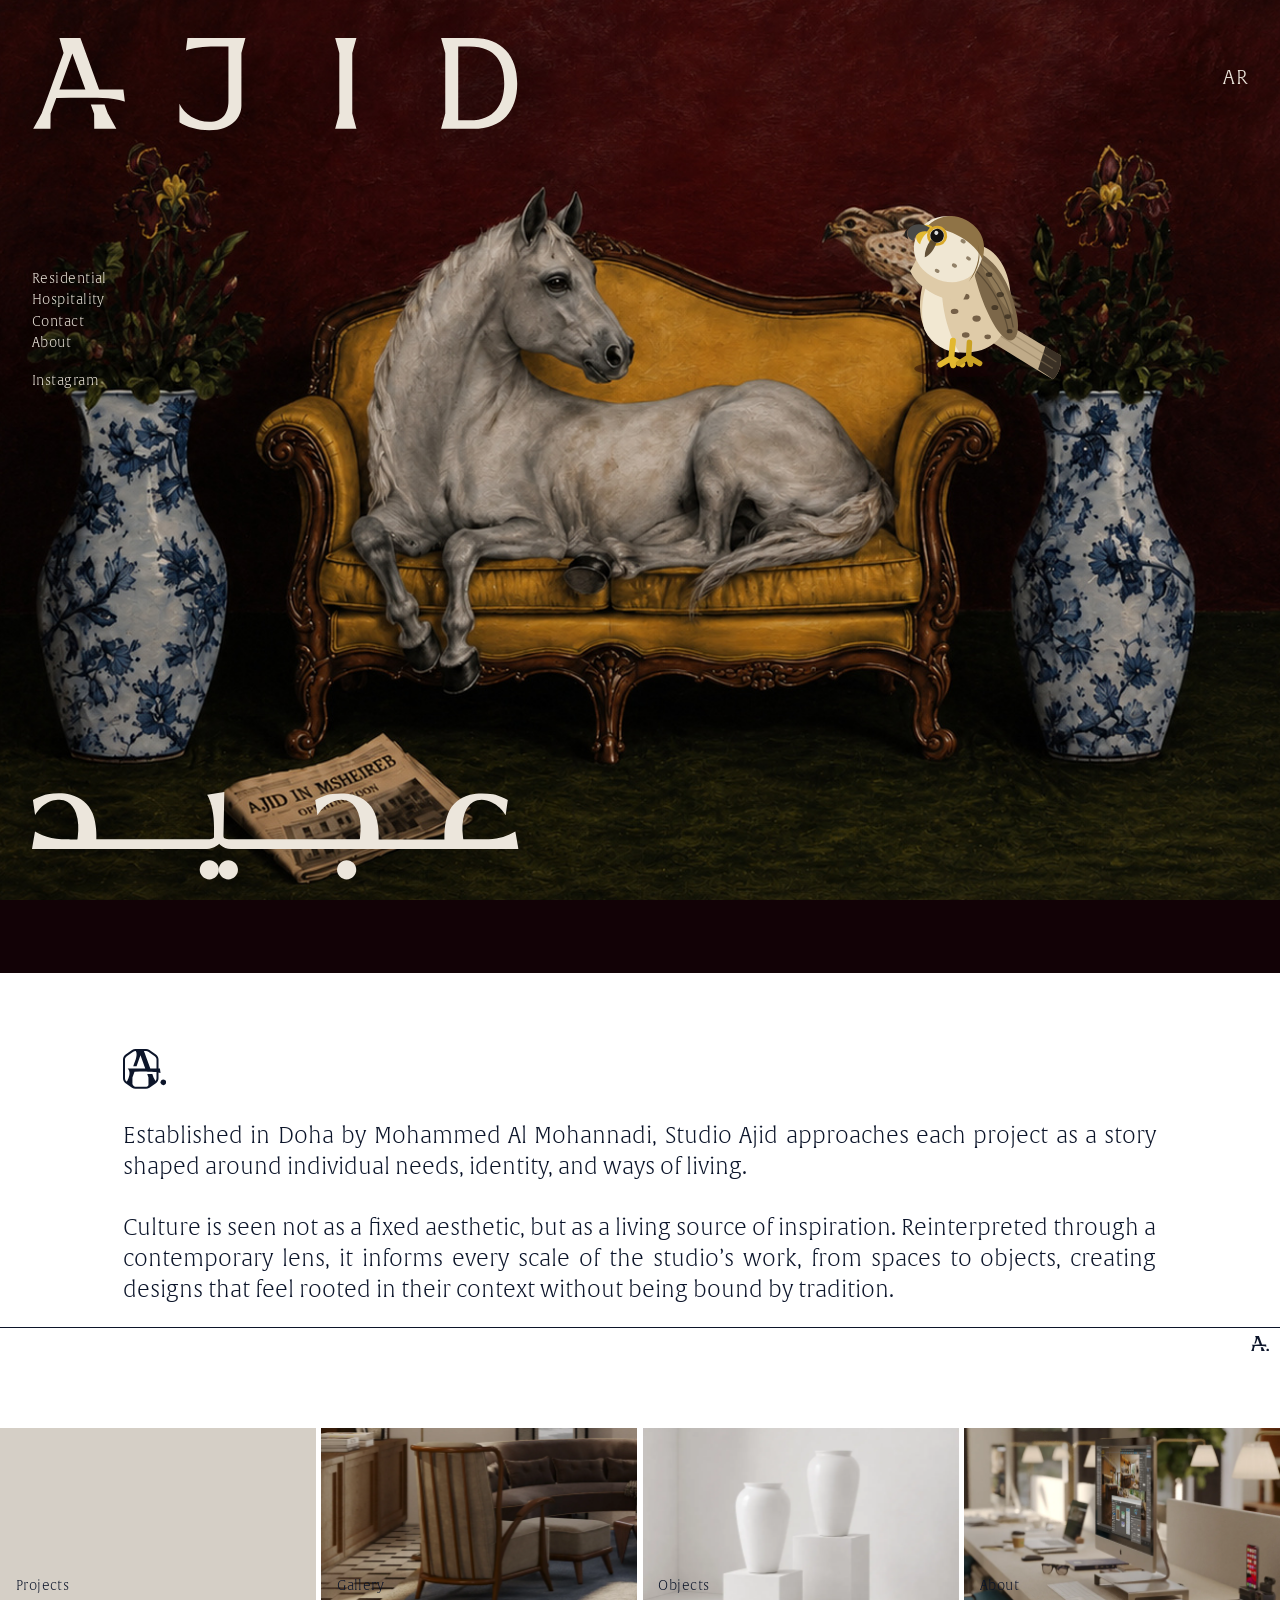
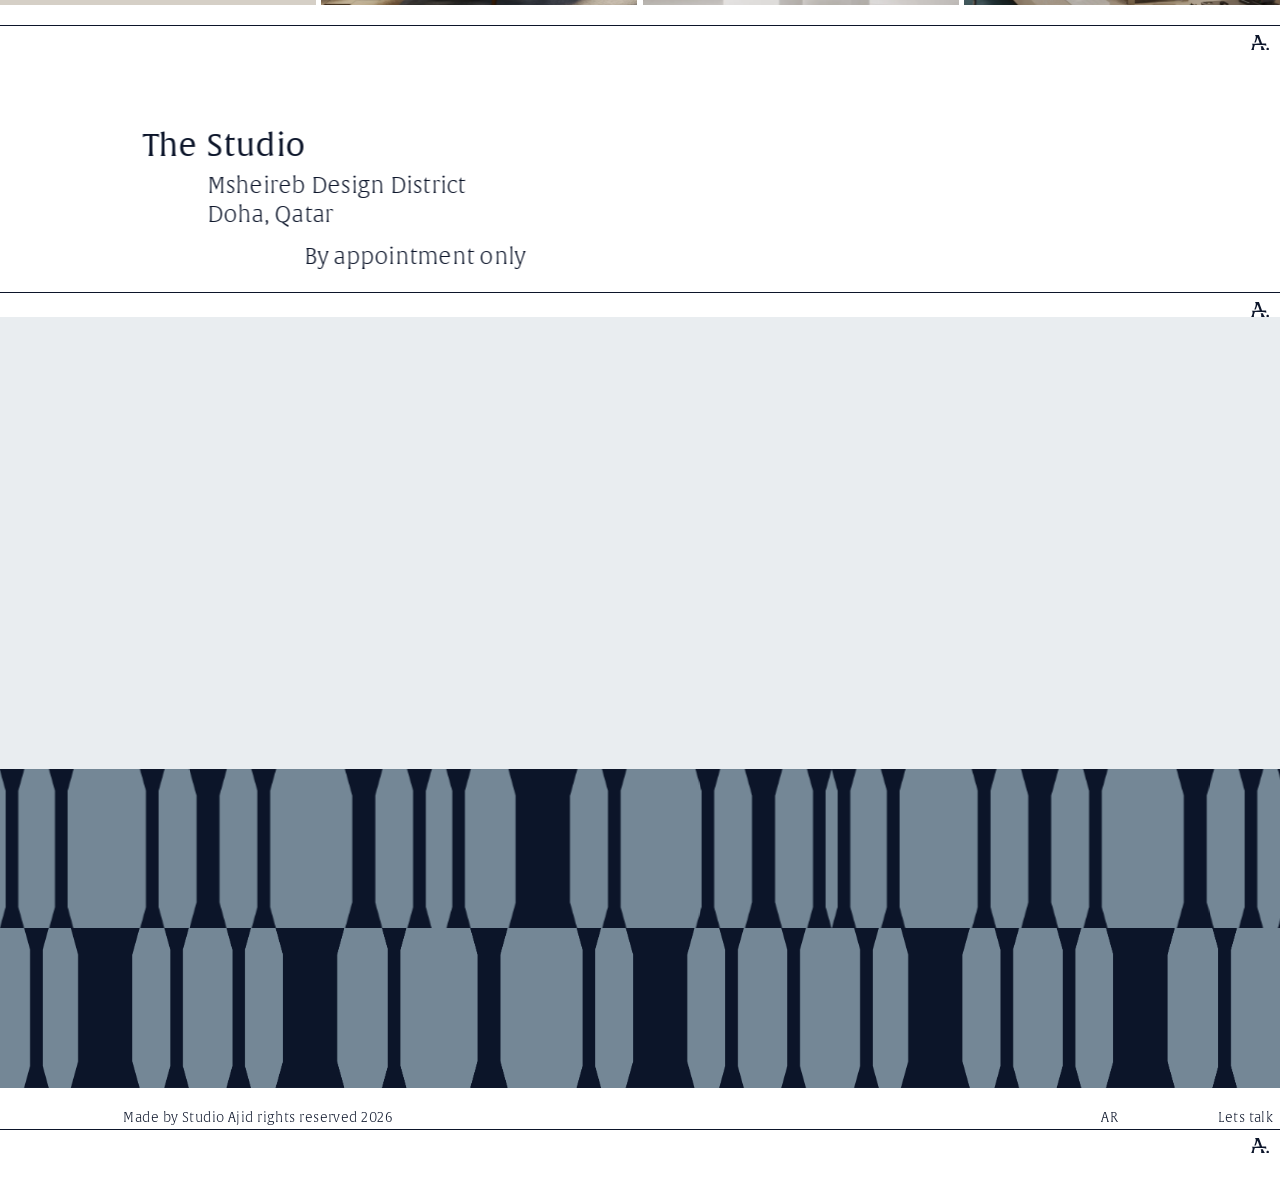
==== index.html @ 143c9ad8 "Studio Ajid website Scroll-driven bilingual site for the Doha interior-design studio: a painted hero" ====
<!doctype html>
<html lang="en">
<head>
<meta charset="utf-8">
<meta name="viewport" content="width=device-width,initial-scale=1">
<title data-ar="عجيد — استوديو تصميم داخلي">AJID — Interior Design Studio</title>
<link rel="icon" href="assets/brand/favicon.svg">
<meta name="description" content="Studio Ajid is an interior design studio in Msheireb, Doha, working across residential, hospitality and objects.">
<meta name="theme-color" content="#0c152a">
<!-- Link previews: WhatsApp, iMessage and the rest read these. og:image wants
     an absolute URL, so it is filled in once the site has its final domain. -->
<meta property="og:type" content="website">
<meta property="og:site_name" content="Studio Ajid">
<meta property="og:title" content="AJID — Interior Design Studio">
<meta property="og:description" content="Studio Ajid is an interior design studio in Msheireb, Doha, working across residential, hospitality and objects.">
<meta property="og:image" content="assets/plate.jpg">
<meta name="twitter:card" content="summary_large_image">
<link rel="apple-touch-icon" href="assets/brand/favicon.svg">

<link rel="preload" as="image" href="assets/plate.jpg" fetchpriority="high">
<link rel="stylesheet" href="css/style.css">
</head>
<body>

<!-- ============ VIEWPORT (fixed) ============ -->
<div class="viewport">

  <!-- PAGE 2 sits behind, slides up into place. Empty on purpose — drop the
       real second section in here; the transition needs nothing from it. -->
  <section class="page page2" id="page2"></section>

  <!-- PAGE 1 — the painting. Slides up on scroll. overflow visible so the falcon can leave it -->
  <section class="page page1" id="page1">

    <svg class="scene" viewBox="0 0 1400 1130" preserveAspectRatio="xMidYMid slice"
         xmlns="http://www.w3.org/2000/svg">
      <defs>
        <radialGradient id="wall" cx="50%" cy="42%" r="72%">
          <stop offset="0%"  stop-color="#7d1a24"/>
          <stop offset="55%" stop-color="#5a0f1a"/>
          <stop offset="100%" stop-color="#280408"/>
        </radialGradient>
        <linearGradient id="floor" x1="0" y1="0" x2="0" y2="1">
          <stop offset="0%" stop-color="#3c4715"/>
          <stop offset="100%" stop-color="#141a06"/>
        </linearGradient>
        <linearGradient id="silk" x1="0" y1="0" x2="0" y2="1">
          <stop offset="0%"  stop-color="#e8b93c"/>
          <stop offset="55%" stop-color="#cf9a1e"/>
          <stop offset="100%" stop-color="#96690d"/>
        </linearGradient>
        <linearGradient id="wood" x1="0" y1="0" x2="0" y2="1">
          <stop offset="0%" stop-color="#8a5227"/>
          <stop offset="100%" stop-color="#4a2810"/>
        </linearGradient>
        <linearGradient id="hide" x1="0.2" y1="0" x2="0.8" y2="1">
          <stop offset="0%"  stop-color="#f4f2ee"/>
          <stop offset="60%" stop-color="#d9d6cf"/>
          <stop offset="100%" stop-color="#a9a69d"/>
        </linearGradient>
        <linearGradient id="porc" x1="0" y1="0" x2="1" y2="1">
          <stop offset="0%" stop-color="#f2f5fa"/>
          <stop offset="100%" stop-color="#c3cddc"/>
        </linearGradient>
        <filter id="soft"><feGaussianBlur stdDeviation="1.4"/></filter>
        <filter id="glow"><feGaussianBlur stdDeviation="26"/></filter>
      </defs>

      <!-- PLATE: replaced by assets/plate.jpg when that file is present -->
      <g id="plate" filter="url(#soft)">
        <rect width="1400" height="1130" fill="url(#wall)"/>
        <rect y="752" width="1400" height="378" fill="url(#floor)"/>
        <ellipse cx="700" cy="1000" rx="620" ry="120" fill="#000" opacity=".45" filter="url(#glow)"/>

        <!-- settee -->
        <g id="sofa">
          <path d="M300 640 C300 470 340 430 470 430 L1010 430 C1105 430 1120 470 1118 600
                   L1118 700 L300 700 Z" fill="url(#wood)"/>
          <path d="M330 640 C330 480 372 460 486 458 L996 448 C1078 446 1092 480 1090 596
                   L1090 660 L330 660 Z" fill="url(#silk)"/>
          <path d="M258 596 C258 548 306 540 330 572 L330 792 L262 792 Z" fill="url(#silk)"/>
          <path d="M1090 572 C1114 540 1160 550 1158 598 L1158 792 L1090 792 Z" fill="url(#silk)"/>
          <path d="M246 590 C246 528 316 518 344 566 L326 590 C310 560 268 566 268 596 Z" fill="url(#wood)"/>
          <path d="M1076 566 C1104 518 1176 530 1174 592 L1152 596 C1152 566 1112 560 1094 590 Z" fill="url(#wood)"/>
          <path d="M300 756 C300 736 330 730 400 730 L1030 730 C1090 730 1118 736 1118 758
                   L1112 810 L306 810 Z" fill="url(#silk)"/>
          <path d="M292 806 L1126 806 L1116 872 C1116 890 1090 898 1050 898 L370 898
                   C326 898 300 888 300 870 Z" fill="url(#wood)"/>
          <path d="M300 880 C286 936 292 976 306 1002 L338 998 C322 962 322 926 336 886 Z" fill="url(#wood)"/>
          <path d="M1114 880 C1130 936 1124 976 1110 1002 L1078 998 C1094 962 1094 926 1080 886 Z" fill="url(#wood)"/>
          <path d="M660 890 C640 940 656 972 690 990 C724 972 740 940 720 890 Z" fill="url(#wood)"/>
        </g>

        <!-- horse (placeholder) -->
        <g id="horse">
          <path d="M596 606 C700 560 880 566 990 620 C1052 652 1058 726 1010 762
                   C930 820 700 828 604 782 C544 752 540 636 596 606 Z" fill="url(#hide)"/>
          <path d="M574 640 C556 552 540 468 552 404 C560 356 596 340 616 372
                   C640 412 648 520 654 604 C658 646 596 692 574 640 Z" fill="url(#hide)"/>
          <path d="M548 392 C520 372 508 402 522 434 C540 476 588 528 626 540
                   C664 552 690 526 676 498 C656 456 588 418 548 392 Z" fill="url(#hide)"/>
          <path d="M556 356 L548 300 L586 344 Z M604 350 L616 296 L634 350 Z" fill="#2b2a28"/>
          <ellipse cx="596" cy="452" rx="11" ry="13" fill="#241f1b"/>
          <ellipse cx="664" cy="512" rx="15" ry="11" fill="#2a2422" opacity=".8"/>
          <path d="M552 398 C566 470 570 556 580 636 C566 646 550 640 546 618
                   C534 540 528 452 536 396 Z" fill="#eceae4" opacity=".85"/>
          <path d="M540 704 C500 748 462 812 452 866 L500 876 C516 826 552 776 588 744 Z" fill="url(#hide)"/>
          <path d="M446 862 L506 872 L502 906 L444 898 Z" fill="#2a2320"/>
          <path d="M986 682 C1032 716 1040 800 1006 840 C990 856 966 850 968 826
                   C972 774 964 720 950 692 Z" fill="#e9e6df"/>
        </g>

        <!-- vases -->
        <g id="vase-left">
          <path d="M56 590 L196 590 L176 660 C214 720 216 900 194 1000 L58 1000
                   C36 900 38 720 76 660 Z" fill="url(#porc)"/>
          <g fill="#2f4f8f" opacity=".72">
            <ellipse cx="96"  cy="720" rx="20" ry="13"/><ellipse cx="152" cy="790" rx="17" ry="11"/>
            <ellipse cx="82"  cy="860" rx="22" ry="14"/><ellipse cx="150" cy="920" rx="19" ry="12"/>
            <ellipse cx="104" cy="960" rx="15" ry="10"/>
          </g>
          <g fill="#22380f"><ellipse cx="126" cy="500" rx="96" ry="80"/><ellipse cx="70" cy="530" rx="52" ry="46"/><ellipse cx="188" cy="524" rx="48" ry="42"/></g>
          <g fill="#c9b03a"><ellipse cx="150" cy="300" rx="26" ry="20"/><ellipse cx="106" cy="330" rx="22" ry="17"/></g>
        </g>
        <g id="vase-right">
          <path d="M1206 590 L1346 590 L1326 660 C1364 720 1366 900 1344 1000 L1208 1000
                   C1186 900 1188 720 1226 660 Z" fill="url(#porc)"/>
          <g fill="#2f4f8f" opacity=".72">
            <ellipse cx="1246" cy="716" rx="20" ry="13"/><ellipse cx="1306" cy="784" rx="17" ry="11"/>
            <ellipse cx="1234" cy="858" rx="22" ry="14"/><ellipse cx="1302" cy="918" rx="19" ry="12"/>
            <ellipse cx="1258" cy="958" rx="15" ry="10"/>
          </g>
          <g fill="#22380f"><ellipse cx="1276" cy="500" rx="96" ry="80"/><ellipse cx="1220" cy="530" rx="52" ry="46"/><ellipse cx="1338" cy="524" rx="48" ry="42"/></g>
          <g fill="#c9b03a"><ellipse cx="1300" cy="296" rx="26" ry="20"/><ellipse cx="1256" cy="326" rx="22" ry="17"/></g>
        </g>
      </g>

      <!-- FALCON RIG
           fx-anchor = the perch contact point, in scene coordinates.
           Everything inside is drawn in a local 400x300 space whose
           point (192,224) is the feet — hence the translate(-192,-224). -->
      <g id="fx-anchor" transform="translate(1052,470)">
        <ellipse id="fx-shadow" cx="2" cy="6" rx="46" ry="9" fill="#1a0206" opacity=".45"/>
        <g id="fx-fly">
          <g id="fx-pitch">
            <g transform="translate(-192,-224)">

              <!-- FAR WING (open, behind the body) -->
              <g id="wing-far" opacity="0" transform="translate(16 12)">
                <g id="wf-inner">
                  <path d="M196 98 C214 76 238 56 258 42 L280 62
                           C266 86 252 118 244 152 C224 152 204 128 196 98 Z" fill="#5f4e3a"/>
                  <g id="wf-outer">
                    <path d="M258 42 C286 18 318 -6 348 -24 L356 -8
                             C336 8 312 30 292 50 C288 54 283 58 280 62 Z" fill="#51422f"/>
                  </g>
                </g>
              </g>

              <!-- TAIL: angles down and back, as it hangs over the perch edge -->
              <g id="fx-tail">
                <path d="M224 172 C250 187 278 205 300 217 C301 228 297 238 291 243
                         C266 228 238 210 214 196 Z" fill="#c0ab89"/>
                <path d="M283 207 C290 211 296 214 300 217 C301 228 297 238 291 243
                         C287 240 281 236 275 232 Z" fill="#3a3025"/>
                <g stroke="#8d7a5c" stroke-width="1.4" opacity=".5" fill="none">
                  <path d="M223 179 C250 195 275 211 295 224"/>
                  <path d="M220 187 C247 203 271 218 291 231"/>
                </g>
              </g>

              <!-- BODY: upright teardrop, leaning slightly forward -->
              <g id="fx-body">
                <path d="M170 104 C152 120 142 150 148 178 C154 202 176 215 200 213
                         C226 211 242 194 245 168 C248 140 240 114 224 102
                         C208 90 184 90 170 104 Z" fill="#dfcba8"/>
                <path d="M164 116 C150 138 145 166 151 188 C159 205 175 213 189 213
                         C175 190 165 150 173 116 Z" fill="#f2e8d2"/>
                <g fill="#5b4630" opacity=".8">
                  <ellipse cx="186" cy="130" rx="4" ry="3"/>  <ellipse cx="208" cy="124" rx="3.8" ry="2.8"/>
                  <ellipse cx="196" cy="152" rx="4.4" ry="3.2"/><ellipse cx="220" cy="146" rx="4" ry="3"/>
                  <ellipse cx="184" cy="168" rx="4.2" ry="3"/> <ellipse cx="208" cy="176" rx="4.6" ry="3.4"/>
                  <ellipse cx="228" cy="166" rx="3.8" ry="2.8"/><ellipse cx="196" cy="194" rx="4.2" ry="3"/>
                  <ellipse cx="220" cy="196" rx="3.6" ry="2.6"/>
                </g>
              </g>

              <!-- LEGS: short — most of the leg is feathered and hidden -->
              <g id="fx-legs">
                <path d="M182 200 L180 219 L168 226 M180 219 L192 226 M180 219 L182 227"
                      stroke="#e2b830" stroke-width="6.5" fill="none" stroke-linecap="round"/>
                <path d="M200 202 L199 218 L188 225 M199 218 L211 225 M199 218 L201 226"
                      stroke="#c9a123" stroke-width="6" fill="none" stroke-linecap="round"/>
              </g>

              <!-- FOLDED WING: lies along the back, tip toward the tail base -->
              <g id="wing-folded">
                <path d="M206 102 C230 110 246 140 252 172 C256 192 250 204 241 199
                         C228 191 214 160 206 128 Z" fill="#7c6749"/>
                <path d="M214 112 C232 124 244 148 248 172 C238 164 224 140 214 118 Z" fill="#907a58"/>
                <g fill="#3f3323" opacity=".85">
                  <ellipse cx="222" cy="128" rx="3.6" ry="2.6"/><ellipse cx="234" cy="150" rx="4" ry="2.8"/>
                  <ellipse cx="242" cy="174" rx="3.6" ry="2.6"/><ellipse cx="228" cy="164" rx="3.8" ry="2.8"/>
                  <ellipse cx="244" cy="190" rx="3.2" ry="2.4"/>
                </g>
                <g stroke="#3a2f20" stroke-width="1.3" opacity=".5" fill="none">
                  <path d="M212 116 C232 134 244 160 248 186"/>
                  <path d="M208 124 C226 142 238 166 243 192"/>
                </g>
              </g>

              <!-- HEAD: the collar shape hides the neck joint as the head turns.
                   Neck pivot = 176,110 -->
              <g id="fx-head">
                <path d="M150 96 L214 96 L216 138 C196 149 168 149 150 136 Z" fill="#dfcba8"/>
                <path d="M176 60 C200 60 214 76 214 96 C214 116 198 130 176 130
                         C154 130 138 116 138 96 C138 76 154 60 176 60 Z" fill="#f0e7d3"/>
                <path d="M143 86 C148 68 161 58 178 58 C196 58 210 68 214 88
                         C198 74 162 74 143 86 Z" fill="#8f7346"/>
                <path d="M200 74 C212 84 216 100 212 116 C214 98 210 82 198 72 Z" fill="#7d6339"/>
                <path d="M150 82 C143 80 138 84 137 92 C136 99 140 104 146 105
                         C144 98 145 89 151 86 Z" fill="#e2b830"/>
                <path d="M147 84 C137 83 129 88 127 95 C126 101 131 106 138 105
                         C136 98 139 91 146 89 Z" fill="#4a4a48"/>
                <path d="M127 95 C123 100 125 106 132 106 C128 102 126 99 127 95 Z" fill="#232120"/>
                <circle cx="158" cy="88" r="9.5" fill="none" stroke="#d9a92a" stroke-width="3"/>
                <ellipse cx="158" cy="88" rx="7.4" ry="7.6" fill="#131110"/>
                <circle cx="155.8" cy="85.6" r="2.2" fill="#fff" opacity=".85"/>
                <g id="fx-lid" transform="translate(158,88) scale(1,0) translate(-158,-88)">
                  <ellipse cx="158" cy="88" rx="8.4" ry="8.6" fill="#ddceb2"/>
                </g>
                <path d="M154 95 C153 103 154 110 157 115 C161 111 162 103 161 95 Z"
                      fill="#5a482e" opacity=".95"/>
                <g fill="#6a563b" opacity=".7">
                  <ellipse cx="186" cy="80" rx="3" ry="2.2"/><ellipse cx="200" cy="94" rx="2.8" ry="2"/>
                  <ellipse cx="190" cy="108" rx="3" ry="2.2"/><ellipse cx="176" cy="122" rx="2.8" ry="2"/>
                </g>
              </g>

              <!-- NEAR WING (open, in front) -->
              <g id="wing-near" opacity="0">
                <g id="wn-inner">
                  <path d="M196 98 C214 76 238 56 258 42 L280 62
                           C266 86 252 118 244 152 C224 152 204 128 196 98 Z" fill="#8c7757"/>
                  <!-- secondaries: the darker trailing band of the arm wing -->
                  <path d="M280 62 C266 86 252 118 244 152 C236 152 230 149 226 145
                           C238 116 252 88 266 66 Z" fill="#6d5a41"/>
                  <path d="M206 96 C222 78 240 62 254 50 L262 58
                           C246 74 232 96 224 122 C214 116 208 106 206 96 Z"
                        fill="#9c8663" opacity=".6"/>
                  <g id="wn-outer">
                    <path d="M258 42 C286 18 318 -6 348 -24 L356 -8
                             C336 8 312 30 292 50 C288 54 283 58 280 62 Z" fill="#7a6549"/>
                    <g stroke="#43361f" stroke-width="1.5" opacity=".42" fill="none">
                      <path d="M268 44 C294 22 320 2 346 -18"/>
                      <path d="M274 50 C300 28 324 8 350 -12"/>
                      <path d="M280 56 C304 36 328 16 353 -3"/>
                    </g>
                  </g>
                </g>
              </g>

            </g>
          </g>
        </g>
      </g>
    </svg>

    <!-- photoreal path: plate + alpha footage layers get injected here -->
    <div class="media-stage" id="media-stage"></div>

    <!-- END MARK — the line and the AJID monogram, measured off line.psd
         (1920x1080): a 1px rule, and the mark 27x23 sitting 17px in from the
         right edge and 13px under the rule. It sits INSIDE page 1, 25px below
         the image, so it travels up with the painting and reads as part of it.
         Built as its own block so the same thing can close any later page. -->
    <div class="endmark" id="endmark">
      <span class="endmark__line"></span>
      <span class="endmark__logo">
        <svg class="endmark__svg" viewBox="370.88 396.13 338.27 287.74" role="img" aria-label="AJID">
          <path d="M684.47,634.51c-13.63,0-24.68,11.05-24.68,24.68s11.05,24.68,24.68,24.68,24.68-11.05,24.68-24.68-11.05-24.68-24.68-24.68Z"/>
          <polygon points="606.31 634.86 595.63 605.46 552.26 605.46 562.57 634.44 562.97 682.29 632.89 682.29 606.31 634.44 606.31 634.86"/>
          <path d="M655.12,558.23h-76.63l-58.85-162.1h-66.21l.02.12h-8.62c1.56,1.34,4.3,3.88,7,7.58,14.58,19.98,9.92,49.39,2.22,74.11l-.15.43c-.02.07-.05.17-.07.25l-8.64,23.85c-4.26,11.77-8.52,23.54-12.77,35.32h28.47l33.43-92.59,40.82,113.05c-23.48.05-47.01.1-70.51.15v.05h-79.8c2.8,2.38,5.08,4.94,7.02,7.56,19.43,26.92,2.97,70.59-9.92,96.4l-10.83,19.53c-.07.12-.15.25-.22.37h54.35l.42-47.84,17.83-49.05c.1-.15.2-.27.32-.42,37.92.02,75.82-.49,113.71-.17,10.61.07,21.44.12,32.32.52,23.21.81,46.57,3.27,68.08,11.32.71.27,1.42.54,2.14.83l-4.91-39.25Z"/>
        </svg>
      </span>
    </div>

    <!-- AJID hero lockup + navigation, laid out to the client reference:
         English wordmark hard into the top-left at 46% width, EN opposite it,
         the section list stacked directly beneath, and the Arabic wordmark
         bottom-right at the same 46%. Everything sits inside the gutter now —
         nothing bleeds off the edge. -->
    <div class="hero-ui" id="heroUi">

      <div class="hero-head">
        <div class="hero-top">
          <h1 class="hero-mark hero-mark--lat" id="markLat">
            <span class="sr-only">AJID — Interior Design Studio</span>
            <span class="mark-out"><span class="mark-slide"><svg viewBox="182.44 472.22 715.08 135.55" role="presentation" aria-hidden="true">
            <path class="ltr" style="--i:0" d="M316.74,547.83h-35.74l-27.44-75.6h-30.88l6.11,22.11-15.85,43.8-3.51,9.69-12.86,35.53-12.39,22.32h25.35l.19-22.32,8.39-23.06h1.49c17.26,0,34.49-.24,51.73-.08,4.98.03,10.06.06,15.16.24,10.9.38,21.86,1.54,31.96,5.31.19.06.36.14.56.22l-2.27-18.16ZM251.09,547.83s.05.05.08.08h-28.49l.03-.08,19.04-52.73,19,52.65.03.08h-9.69ZM293.98,583.57l-4.95-13.66h-20.16l4.84,13.59.19,22.18h32.47l-12.39-22.32v.21Z"/>
            <path class="ltr" style="--i:1" d="M408.71,490.53c9.91-4,26.69-5.91,42.13-5.91h20.4v79.69c0,16.96-7.63,31.07-28.21,31.07-19.25,0-36.79-10.87-43.85-26.5v27.26c10.29,7.43,27.64,11.63,43.85,11.63,34.31,0,47.28-20.21,47.28-36.41v-77.01l5.91-22.11h-85.21l-2.29,18.3Z"/>
            <polygon class="ltr" style="--i:2" points="659.41 472.23 628.15 472.23 634.25 494.35 634.25 583.37 628.15 605.67 659.41 605.67 653.31 583.37 653.31 494.35 659.41 472.23"/>
            <path class="ltr" style="--i:3" d="M831.2,472.23h-47.28l6.1,22.11v89.02l-6.1,22.3h47.28c43.08,0,64.62-26.69,64.62-66.72s-22.3-66.72-64.62-66.72ZM826.05,593.28h-16.97v-108.66h16.97c38.89,0,50.71,24.21,50.71,54.33s-14.11,54.33-50.71,54.33Z"/>
          </svg></span></span>
          </h1>
          <span class="hero-lang" id="heroLang"><span class="w-out"><a href="#" class="js-lang" data-en="AR" data-ar-label="EN" aria-label="Switch to Arabic">AR</a></span></span>
        </div>

        <nav class="hero-nav" id="heroNav" aria-label="Primary">
          <span class="hero-nav__i" style="--i:0"><span class="w-out"><a href="category.html?c=residential" data-ar="سكني">Residential</a></span></span>
          <span class="hero-nav__i" style="--i:1"><span class="w-out"><a href="category.html?c=hospitality" data-ar="ضيافة">Hospitality</a></span></span>
          <span class="hero-nav__i" style="--i:2"><span class="w-out"><a href="contact.html" data-ar="تواصل">Contact</a></span></span>
          <span class="hero-nav__i" style="--i:3"><span class="w-out"><a href="#about" data-ar="نبذة">About</a></span></span>
          <span class="hero-nav__i hero-nav__i--social" style="--i:4"><span class="w-out"><a href="https://www.instagram.com/studioajid/" target="_blank" rel="noopener" data-ar="إنستغرام">Instagram</a></span></span>
        </nav>
      </div>

      <div class="hero-mark hero-mark--ar" id="markAr" lang="ar" dir="rtl">
        <span class="mark-out"><span class="mark-slide"><svg viewBox="182.44 475.77 715.08 128.46" role="presentation" aria-hidden="true">
            <path class="ar-body" d="M871.49,559.48l-36.64-.05h62.67l-2.47-14.01-2-11.41c-11.45,6.57-23.51,10.71-38.88,11.41h-37.16c-.28,0-.47-.42-.61-1.07-.14-.84-.23-1.72-.37-2.61v-.42c-1.35-11.64-1.26-23.8,2.7-34.83,2.33-6.47,6.43-12.48,12.29-15.97,13.41-7.91,29.24-.98,39.53,8.94.05,0,.05.05.05.05,1.02.98,2,2,2.93,3.07,1.96,2.23,3.59,4.7,5.22,7.45l.6-4.19,1.54-10.99,1.12-7.26c-5.41-2.86-11.29-5.59-18.1-7.66-1-.22-2.64-.59-3.64-.81-11.22-1.68-22.86-2.1-33.95.75-14.53,3.72-26.45,13.31-32.08,27.33-2.1,5.31-3.59,11.27-4.47,17.74-.93,6.47-1.26,13.27-1.02,20.49h-96.71c.23-7.22-.09-14.01-1.02-20.49-.84-6.47-2.37-12.43-4.47-17.74-5.63-14.02-17.55-23.61-32.08-27.33-11.08-2.84-22.72-2.42-33.95-.75-1,.22-2.64.59-3.64.81-6.81,2.07-12.69,4.8-18.1,7.66l1.12,7.26,1.54,10.99.6,4.19c1.63-2.75,3.26-5.22,5.22-7.45.93-1.07,1.91-2.1,2.93-3.07t.05-.05c10.24-9.92,26.12-16.85,39.53-8.94,5.87,3.49,9.92,9.5,12.29,15.97,3.96,11.03,4.05,23.19,2.75,34.83,0,.19-.05.28-.05.42-.14.89-.23,1.77-.33,2.61-.19.65-.37,1.07-.65,1.07h-93.69s.01-.07.01-.11c-.07.07-.13.11-.21.11h-14.82c.08,0,.16,0,.24,0h-83.69c-1.96,0-3.73-.42-5.31-1.16-1.44-.7-2.23-1.82-2.33-3.49-.05-.14-.05-.28-.05-.42l1.26-64.58-25.24,4.05c7.12,12.62,10.1,29.52,10.1,47.3v14.3c0,.74-.28,1.35-.84,1.81-.56.51-1.3.98-2.28,1.26-.93.37-1.96.61-3.12.7-1.12.19-2.28.23-3.4.23h-163.38c.23-7.22-.09-14.01-1.03-20.49-.88-6.47-2.37-12.43-4.52-17.74-5.63-14.02-17.51-23.61-32.08-27.33-11.04-2.84-22.68-2.42-33.9-.75-.99.22-2.62.58-3.61.8-6.86,2.07-12.71,4.81-18.13,7.67l1.12,7.26,1.54,10.99.56,3.87c1.54-2.61,3.17-4.98,5.03-7.13,3.26-3.87,6.89-7.03,10.71-9.5,3.82-2.47,7.87-4.19,12.01-5.12,1.86-.47,3.73-.75,5.54-.84.28,0,.6,0,.88-.05h.93c.33,0,.61,0,.93.05,3.96.14,7.96,1.17,11.73,3.4,5.87,3.49,9.96,9.5,12.29,15.97,3.96,11.03,4.05,23.19,2.7,34.83,0,.19-.05.28-.05.42-.09.89-.19,1.77-.33,2.61-.09.47-.23.79-.37.98,0,.05-.05.09-.05.19h-9.83c-1.72,0-3.45,0-5.17-.09h-8.15c-10.57-.47-19.56-2.56-27.84-5.96-3.82-1.53-7.45-3.35-11.08-5.45l-2,11.41-2.42,14.01h58.95v.05h198.33c4.87,0,9.62-1.48,13.66-4.2,1.65-1.12,3.18-2.23,4.37-3.34.35.42.74.84,1.17,1.26,4.31,4.2,10.27,6.29,16.3,6.29h63.8-9.44s32.9.01,32.9.01h0s308.96-.01,308.96-.01Z"/>
            <path class="ar-dot" style="--i:0" d="M645.02,575.99c-7.8,0-14.12,6.32-14.12,14.12s6.32,14.12,14.12,14.12,14.12-6.32,14.12-14.12-6.32-14.12-14.12-14.12Z"/>
            <path class="ar-dot" style="--i:1" d="M471.09,575.99c-7.8,0-14.12,6.32-14.12,14.12s6.32,14.12,14.12,14.12,14.12-6.32,14.12-14.12-6.32-14.12-14.12-14.12Z"/>
            <path class="ar-dot" style="--i:2" d="M443.17,575.99c-7.8,0-14.12,6.32-14.12,14.12s6.32,14.12,14.12,14.12,14.12-6.32,14.12-14.12-6.32-14.12-14.12-14.12Z"/>
          </svg></span></span>
      </div>
    </div>
  </section>
</div>

<!-- scroll runway -->
<div class="runway"></div>

<!-- ============ PAGES 2-6 ============
     Content still to come. Each one closes with the SAME end mark as the
     hero — identical markup, identical block — driven by its own scroll
     progress rather than the painting's lift. -->
<main class="pages" id="pages">
    <!-- PAGE TWO — laid out from "page two.psd" (1920x1080, the same frame as
         the hero). Every measurement is a fraction of the frame WIDTH, so the
         whole page scales as one piece:
             badge   108x99 at x197 y172   -> 5.625% wide, 10.26% in, 8.96% down
             copy    x197..1746, from y321 -> 10.26% left, 9.01% right
             type    39px on a 48px line   -> 2.031vw / 1.231
             indent  236px on the first line
         Justified and hyphenated, as in the PSD. -->
    <section class="pg pg--studio" id="about">
      <div class="studio">
        <svg class="studio__mark" viewBox="375.48 388.48 329.04 303.02" role="img" aria-label="AJID">
          <path d="M661.21,572.15l-4.37-34.92h-10.9v-68.53c0-15.12-7.41-29.29-19.81-37.93l-48.87-34.01c-7.78-5.42-16.91-8.28-26.4-8.28h-80.17c-9.46,0-18.56,2.85-26.34,8.24l-49,33.99c-12.44,8.63-19.87,22.83-19.87,37.97v142.6c0,15.12,7.41,29.29,19.81,37.93l48.87,34.01c7.78,5.42,16.91,8.28,26.4,8.28h80.18c9.45,0,18.55-2.84,26.32-8.23l48.99-33.95c12.45-8.63,19.89-22.83,19.89-37.98v-43.91c4.68,1.12,9.21,2.41,13.37,3.96.63.24,1.27.48,1.9.74ZM568.52,409.32l48.87,34.01c8.3,5.77,13.25,15.26,13.25,25.37v68.53h-47.19l-48.45-133.45h15.86c6.35,0,12.45,1.92,17.66,5.54ZM390.77,611.29v-142.6c0-10.13,4.97-19.63,13.29-25.4l49-33.99c5.2-3.61,11.3-5.51,17.62-5.51h2.57c9.87,17.56,5.86,41.59-.51,62.02l-.14.38c-.02.07-.04.15-.07.22l-7.69,21.22c-3.79,10.47-7.58,20.95-11.36,31.42h25.32l29.74-82.37,36.31,100.58c-20.89.04-41.82.09-62.73.13v.04h-70.99c2.49,2.12,4.52,4.39,6.25,6.73,17.28,23.95,2.64,62.8-8.83,85.76l-3.97,7.16-.57-.4c-8.3-5.77-13.25-15.26-13.25-25.37ZM630.64,611.35c0,7.67-2.86,14.97-7.86,20.57l-14.58-26.89v.37l-9.5-26.15h-38.59l9.18,25.78.28,54.74c-.09-.02-.19-.08-.27-.1,1.06,4.82-1.9,9.82-5.97,12.63-2.5,1.73-5.35,2.78-8.29,3.6-1.42.2-2.85.31-4.3.31h-78.51c-8.11-.62-15.86-4.99-20.53-11.65-2.3-3.28-3.82-7.08-4.53-11.02l.06-10.17c.15-.81.32-1.61.55-2.4-.2.31-.35.64-.54.96l.21-36.89,15.86-43.63c.09-.13.17-.24.28-.37,33.74.02,67.45-.44,101.17-.15,9.44.07,19.08.11,28.75.46,11.43.4,24.48,1.29,37.12,3.18v46.84Z"/>
          <path d="M682.88,620.54c-11.95,0-21.64,9.69-21.64,21.64s9.69,21.64,21.64,21.64,21.64-9.69,21.64-21.64-9.69-21.64-21.64-21.64Z"/>
        </svg>
        <div class="studio__copy">
          <p data-ar-html="&lt;span class=&quot;studio__line studio__line--1&quot;&gt;تأسس استوديو عجيد في الدوحة على يد محمد المهندي، ويتعامل مع كل مشروع بوصفه حكاية&lt;/span&gt;&lt;span class=&quot;studio__line studio__line--2&quot;&gt;تتشكل حول الاحتياجات الفردية والهوية وأنماط الحياة.&lt;/span&gt;">
            <span class="studio__line studio__line--1">Established in Doha by Mohammed Al Mohannadi, Studio Ajid approaches each project as a story</span>
            <span class="studio__line studio__line--2">shaped around individual needs, identity, and ways of living.</span>
          </p>
          <p data-ar-html="&lt;span class=&quot;studio__line studio__line--3&quot;&gt;لا يُنظر إلى الثقافة بوصفها جمالية ثابتة، بل مصدر إلهام حي.&lt;/span&gt;&lt;span class=&quot;studio__line studio__line--4&quot;&gt;وبإعادة قراءتها من منظور معاصر، تُلهم أعمال الاستوديو على اختلاف مقاييسها،&lt;/span&gt;&lt;span class=&quot;studio__line studio__line--5&quot;&gt;من الفراغات إلى القطع، لتنتج تصاميم متجذرة في سياقها دون أن تكون أسيرة التقليد.&lt;/span&gt;">
            <span class="studio__line studio__line--3">Culture is seen not as a fixed aesthetic, but as a living source of inspiration. Reinterpreted through</span>
            <span class="studio__line studio__line--4">a contemporary lens, it informs every scale of the studio’s work, from spaces to objects, creating</span>
            <span class="studio__line studio__line--5">designs that feel rooted in their context without being bound by tradition.</span>
          </p>
        </div>
      </div>
      <div class="endmark" id="aboutEndmark">
        <span class="endmark__line"></span>
        <span class="endmark__logo">
          <svg class="endmark__svg" viewBox="370.88 396.13 338.27 287.74" role="img" aria-label="AJID">
          <path d="M684.47,634.51c-13.63,0-24.68,11.05-24.68,24.68s11.05,24.68,24.68,24.68,24.68-11.05,24.68-24.68-11.05-24.68-24.68-24.68Z"/>
          <polygon points="606.31 634.86 595.63 605.46 552.26 605.46 562.57 634.44 562.97 682.29 632.89 682.29 606.31 634.44 606.31 634.86"/>
          <path d="M655.12,558.23h-76.63l-58.85-162.1h-66.21l.02.12h-8.62c1.56,1.34,4.3,3.88,7,7.58,14.58,19.98,9.92,49.39,2.22,74.11l-.15.43c-.02.07-.05.17-.07.25l-8.64,23.85c-4.26,11.77-8.52,23.54-12.77,35.32h28.47l33.43-92.59,40.82,113.05c-23.48.05-47.01.1-70.51.15v.05h-79.8c2.8,2.38,5.08,4.94,7.02,7.56,19.43,26.92,2.97,70.59-9.92,96.4l-10.83,19.53c-.07.12-.15.25-.22.37h54.35l.42-47.84,17.83-49.05c.1-.15.2-.27.32-.42,37.92.02,75.82-.49,113.71-.17,10.61.07,21.44.12,32.32.52,23.21.81,46.57,3.27,68.08,11.32.71.27,1.42.54,2.14.83l-4.91-39.25Z"/>
          </svg>
        </span>
      </div>
    </section>

    <!-- SECTION THREE — the reel. Four 480x270 placeholders, to be swapped for
         images. They fall in from above one at a time and settle on the centre
         line, then the row can be dragged sideways and wraps forever: a card
         leaving one edge comes back in at the other. reel.js clones the set as
         many times as the frame needs so the strip can never run out. -->
    <section class="pg pg--reel" id="work">
      <div class="reel" id="reel">
        <a class="reel__card" draggable="false" href="category.html?c=projects">
          <div class="reel__in">
            <div class="reel__img"><img src="assets/reel/projects.webp" alt="" draggable="false" decoding="async"></div>
            <span class="reel__label" data-ar="مشاريع">Projects</span>
          </div>
        </a>
        <a class="reel__card" draggable="false" href="category.html?c=gallery">
          <div class="reel__in">
            <div class="reel__img"><img src="assets/reel/gallery.webp" alt="" draggable="false" decoding="async"></div>
            <span class="reel__label" data-ar="معرض">Gallery</span>
          </div>
        </a>
        <a class="reel__card" draggable="false" href="category.html?c=objects">
          <div class="reel__in">
            <div class="reel__img"><img src="assets/reel/objects.webp" alt="" draggable="false" decoding="async"></div>
            <span class="reel__label" data-ar="قطع">Objects</span>
          </div>
        </a>
        <a class="reel__card" draggable="false" href="#about">
          <div class="reel__in">
            <div class="reel__img"><img src="assets/reel/about.webp" alt="" draggable="false" decoding="async"></div>
            <span class="reel__label" data-ar="نبذة">About</span>
          </div>
        </a>
      </div>
      <div class="endmark">
        <span class="endmark__line"></span>
        <span class="endmark__logo">
          <svg class="endmark__svg" viewBox="370.88 396.13 338.27 287.74" role="img" aria-label="AJID">
          <path d="M684.47,634.51c-13.63,0-24.68,11.05-24.68,24.68s11.05,24.68,24.68,24.68,24.68-11.05,24.68-24.68-11.05-24.68-24.68-24.68Z"/>
          <polygon points="606.31 634.86 595.63 605.46 552.26 605.46 562.57 634.44 562.97 682.29 632.89 682.29 606.31 634.44 606.31 634.86"/>
          <path d="M655.12,558.23h-76.63l-58.85-162.1h-66.21l.02.12h-8.62c1.56,1.34,4.3,3.88,7,7.58,14.58,19.98,9.92,49.39,2.22,74.11l-.15.43c-.02.07-.05.17-.07.25l-8.64,23.85c-4.26,11.77-8.52,23.54-12.77,35.32h28.47l33.43-92.59,40.82,113.05c-23.48.05-47.01.1-70.51.15v.05h-79.8c2.8,2.38,5.08,4.94,7.02,7.56,19.43,26.92,2.97,70.59-9.92,96.4l-10.83,19.53c-.07.12-.15.25-.22.37h54.35l.42-47.84,17.83-49.05c.1-.15.2-.27.32-.42,37.92.02,75.82-.49,113.71-.17,10.61.07,21.44.12,32.32.52,23.21.81,46.57,3.27,68.08,11.32.71.27,1.42.54,2.14.83l-4.91-39.25Z"/>
          </svg>
        </span>
      </div>
    </section>

    <!-- PAGE FOUR — where the studio is. A short block, so it sits in the
         vertical middle of the page with its rule beneath it, the same way the
         reel page does. -->
    <section class="pg pg--info" id="studio">
      <div class="info">
        <h2 class="info__title" data-ar-html="الاستوديو"><span class="info__lead">The </span>Studio</h2>
        <p class="info__block" data-ar-html="&lt;span class=&quot;info__line info__line--1&quot;&gt;حي مشيرب للتصميم&lt;/span&gt;&lt;span class=&quot;info__line info__line--2&quot;&gt;الدوحة، قطر&lt;/span&gt;">
          <span class="info__line info__line--1">Msheireb Design District</span>
          <span class="info__line info__line--2">Doha, Qatar</span>
        </p>
        <p class="info__block info__line info__line--3" data-ar="بموعد مسبق فقط">By appointment only</p>
      </div>
      <div class="endmark">
        <span class="endmark__line"></span>
        <span class="endmark__logo">
          <svg class="endmark__svg" viewBox="370.88 396.13 338.27 287.74" role="img" aria-label="AJID">
          <path d="M684.47,634.51c-13.63,0-24.68,11.05-24.68,24.68s11.05,24.68,24.68,24.68,24.68-11.05,24.68-24.68-11.05-24.68-24.68-24.68Z"/>
          <polygon points="606.31 634.86 595.63 605.46 552.26 605.46 562.57 634.44 562.97 682.29 632.89 682.29 606.31 634.44 606.31 634.86"/>
          <path d="M655.12,558.23h-76.63l-58.85-162.1h-66.21l.02.12h-8.62c1.56,1.34,4.3,3.88,7,7.58,14.58,19.98,9.92,49.39,2.22,74.11l-.15.43c-.02.07-.05.17-.07.25l-8.64,23.85c-4.26,11.77-8.52,23.54-12.77,35.32h28.47l33.43-92.59,40.82,113.05c-23.48.05-47.01.1-70.51.15v.05h-79.8c2.8,2.38,5.08,4.94,7.02,7.56,19.43,26.92,2.97,70.59-9.92,96.4l-10.83,19.53c-.07.12-.15.25-.22.37h54.35l.42-47.84,17.83-49.05c.1-.15.2-.27.32-.42,37.92.02,75.82-.49,113.71-.17,10.61.07,21.44.12,32.32.52,23.21.81,46.57,3.27,68.08,11.32.71.27,1.42.54,2.14.83l-4.91-39.25Z"/>
          </svg>
        </span>
      </div>
      <div class="studio-map">
        <iframe
          src="https://www.google.com/maps?q=25.2864227,51.5274557&amp;z=17&amp;output=embed"
          title="Studio Ajid location — Mushaireb, Doha"
          loading="lazy"
          referrerpolicy="no-referrer-when-downgrade"
          allowfullscreen></iframe>
      </div>
    </section>

    <!-- PAGE FIVE — the last page. Two pattern bands: each slides in from its
         own side as you scroll down, then keeps drifting for as long as you stay
         here. The top band travels right, the lower one left, so they pass each
         other. The artwork tiles seamlessly, so the drift never has a seam. -->
    <section class="pg pg--patt" id="pattern">
      <div class="patt patt--a">
        <div class="patt__slide">
          <div class="patt__run">
            <img src="assets/brand/pattern-left.png" alt="AJID pattern">
            <img src="assets/brand/pattern-left.png" alt="">
            <img src="assets/brand/pattern-left.png" alt="">
          </div>
        </div>
      </div>
      <div class="patt patt--b">
        <div class="patt__slide">
          <div class="patt__run">
            <img src="assets/brand/pattern-right.png" alt="">
            <img src="assets/brand/pattern-right.png" alt="">
            <img src="assets/brand/pattern-right.png" alt="">
          </div>
        </div>
      </div>
      <p class="patt__credit">
        <span class="patt__made" data-ar="صُنع بواسطة استوديو عجيد — جميع الحقوق محفوظة ٢٠٢٦">Made by Studio Ajid rights reserved 2026</span>
        <a class="patt__link js-lang" href="#" data-en="AR" data-ar-label="EN" aria-label="Switch to Arabic">AR</a>
        <a class="patt__link" href="contact.html" data-ar="لنتحدث">Lets talk</a>
      </p>
      <div class="endmark">
        <span class="endmark__line"></span>
        <span class="endmark__logo">
          <svg class="endmark__svg" viewBox="370.88 396.13 338.27 287.74" role="img" aria-label="AJID">
          <path d="M684.47,634.51c-13.63,0-24.68,11.05-24.68,24.68s11.05,24.68,24.68,24.68,24.68-11.05,24.68-24.68-11.05-24.68-24.68-24.68Z"/>
          <polygon points="606.31 634.86 595.63 605.46 552.26 605.46 562.57 634.44 562.97 682.29 632.89 682.29 606.31 634.44 606.31 634.86"/>
          <path d="M655.12,558.23h-76.63l-58.85-162.1h-66.21l.02.12h-8.62c1.56,1.34,4.3,3.88,7,7.58,14.58,19.98,9.92,49.39,2.22,74.11l-.15.43c-.02.07-.05.17-.07.25l-8.64,23.85c-4.26,11.77-8.52,23.54-12.77,35.32h28.47l33.43-92.59,40.82,113.05c-23.48.05-47.01.1-70.51.15v.05h-79.8c2.8,2.38,5.08,4.94,7.02,7.56,19.43,26.92,2.97,70.59-9.92,96.4l-10.83,19.53c-.07.12-.15.25-.22.37h54.35l.42-47.84,17.83-49.05c.1-.15.2-.27.32-.42,37.92.02,75.82-.49,113.71-.17,10.61.07,21.44.12,32.32.52,23.21.81,46.57,3.27,68.08,11.32.71.27,1.42.54,2.14.83l-4.91-39.25Z"/>
          </svg>
        </span>
      </div>
    </section>
</main>


<div class="hud"><b id="hud-state">—</b> · press R to replay</div>

<script src="js/reel.js"></script>
<script src="js/pattern.js"></script>
<script src="js/lang.js"></script>
<script src="js/falcon.js"></script>
<script src="js/falcon-media.js"></script>
<script src="js/main.js"></script>
</body>
</html>
---- css/style.css ----
/* ---- Hayyakum — the AJID brand typeface -----------------------------------
   Converted straight from the brand-guideline TTFs, all four weights. */
@font-face{font-family:"Hayyakum";src:url("../assets/fonts/HayyakumAllah-Light.woff2") format("woff2");
  font-weight:300;font-style:normal;font-display:swap}
@font-face{font-family:"Hayyakum";src:url("../assets/fonts/HayyakumAllah-Regular.woff2") format("woff2");
  font-weight:400;font-style:normal;font-display:swap}
@font-face{font-family:"Hayyakum";src:url("../assets/fonts/HayyakumAllah-Medium.woff2") format("woff2");
  font-weight:500;font-style:normal;font-display:swap}
@font-face{font-family:"Hayyakum";src:url("../assets/fonts/HayyakumAllah-Bold.woff2") format("woff2");
  font-weight:700;font-style:normal;font-display:swap}
/* metric-matched fallback so the swap does not shift the layout */
@font-face{font-family:"Hayyakum Fallback";src:local("Georgia"),local("Times New Roman");
  ascent-override:101%;descent-override:50%;line-gap-override:0%;size-adjust:99%}

*{margin:0;padding:0;box-sizing:border-box}
html{scroll-behavior:auto;
  /* The pages are pushed down by a transform during the hero handoff, and a
     transform counts toward scrollable overflow — so the document height moves
     while you scroll. Chrome answers a height change by nudging scrollTop to
     keep an anchor element still, and that correction is visible as a flick in
     whatever is on screen. Anchoring off, the height simply changes. */
  overflow-anchor:none}
body{background:#120206;color:#f3e8d8;overflow-x:hidden;
  font-family:"Hayyakum","Hayyakum Fallback",Georgia,"Times New Roman",serif;
  -webkit-font-smoothing:antialiased;text-rendering:optimizeLegibility}
a{color:inherit;text-decoration:none}

/* the viewport is pinned; scrolling only drives progress */
.viewport{position:fixed;inset:0;overflow:hidden;z-index:1}
/* A fallback only — main.js measures the hero's end mark and sets the real
   height, so page two comes to rest exactly beneath the rule. */
.runway{height:calc(100vh + 3.23vw)}

.page{position:absolute;inset:0;will-change:transform}

/* page 1 must not clip the falcon when it flies out */
.page1{z-index:2;overflow:visible;
  /* First-paint fallback: the media path is selected asynchronously. Keep the
     finished plate visible underneath it so page two cannot flash through. */
  background:#120206 url("../assets/plate.jpg") center 70% / cover no-repeat}
/* Hidden until the probe picks the vector path. It used to render on load and
   only get hidden once the async asset check resolved, which flashed the
   placeholder painting behind the real one for a frame or two. */
.page1 .scene{position:absolute;inset:0;width:100%;height:100%;display:none;overflow:visible}

/* photoreal path — every layer is full-frame and cover-fitted, so the plate,
   the alpha video and the scrubbed frames register to each other exactly */
.media-stage{position:absolute;inset:0;display:none;overflow:hidden}

/* ---- AJID hero lockup + navigation --------------------------------------
   Sized and placed from the client reference: both wordmarks 46% of the
   viewport width, sitting inside a 2.5vw gutter rather than bleeding through
   it; EN opposite the English mark; the section list stacked directly under
   it at 1.75vw. The marks still slide in from opposite edges and slide apart
   again on scroll — that entrance is unchanged. */
:root{
  --ink-page:#0c152a;               /* brand navy, for type on the white pages */
  --sand:#d5cfc6;                   /* brand stone beige — the placeholder fill */
  /* ONE content spine for every page after the hero. page two.psd sets a 1550
     column in a 1920 frame; centring that gives 185 a side. The PSD itself is
     26px out (197 left against 171 right), which reads as a slip rather than a
     decision — centred, the column reads as intended.
     The hero keeps its own much tighter --pad: its wordmark is a poster meant
     to bleed to the edge, not body copy, so it is a deliberate exception. */
  /* One inset for every page after the hero: the same distance top, bottom,
     left and right. 185 in a 1920 frame, which is page two.psd's 1550 column
     centred. The hero keeps its own much tighter --pad — its wordmark is a
     poster meant to bleed to the edge, not body copy. */
  --gutter:9.635%;                  /* 185 / 1920 */
  /* ONE speed for every rule and monogram on the site. They all travel the same
     distance, so matching the scroll window they cross in is what matches their
     speed. Read by both main.js and reel.js so there is a single source. */
  /* Widened so the crossing is gentler. The window grows BACKWARDS from the
     fixed finish, so the rule sets off earlier — partly below the fold — and
     lands at exactly the same moment, just moving more slowly to get there. */
  --rule-win:.42;                   /* screen-heights of scroll per crossing */
  --ease:cubic-bezier(.22,1,.36,1);
  /* gentler than --ease: no overshoot, very long tail, so the marks
     glide to rest instead of snapping */
  --ease-slide:cubic-bezier(.16,.7,.2,1);
  --pad:clamp(18px,2.5vw,40px);      /* reference: 40px at a 1600 frame */
  /* The mockup is 1.29 wide; this painting is 16:9. Carrying its 46% of
     WIDTH across makes the letters read much taller against a short frame
     (15.6% of frame height against the mockup's 11.5%), so the size is
     pulled back to sit between the two readings. */
  --mark-w:38vw;
  --hero-ink:#ece6dc;
  --nav-size:clamp(14px,1.75vw,30px);/* reference: 28px at a 1600 frame */
  /* ENTRANCE — one sequence. The two wordmarks come in TOGETHER, each from its
     own side; then the section list arrives one word at a time, then EN. Each
     leg travels at a constant speed and eases out into its final position. */
  /* Constant speed for most of the travel, then a soft landing at the end of
     each leg. P1 sits on the diagonal so the start is genuinely linear; P2 is
     pulled up so the last stretch decelerates into place. */
  --in-ease:cubic-bezier(.25,.25,.35,1);
  --in-mark:1.1s;        /* how long each wordmark takes to arrive */
  --in-word:.55s;        /* how long each list word takes */
  --t-mark:.3s;                                   /* both marks start here */
  /* The list does not wait for the marks to land. Residential sets off when the
     wordmarks are HALFWAY across, so the two overlap; the rest follow it on the
     same beat. Written as a calc so it stays tied to the marks if their timing
     is ever changed. */
  --t-nav:calc(var(--t-mark) + var(--in-mark) / 2);
  --nav-step:.17s;
  --t-lang:calc(var(--t-nav) + 5 * var(--nav-step));   /* EN, one beat after the last word */

  /* EXIT — the same order, scrubbed by scroll instead of by the clock. Each
     element owns a slice of --exit, so the two marks leave together first and
     the words follow one at a time. Kept inside the first ~0.75 of the scroll
     so nothing is still leaving once the painting has lifted away. */
  --o-mark:.28;                                   /* marks: 0 -> .28, together */
  --o-nav:.24;                                    /* Residential starts here */
  --o-step:.085;                                  /* then the next, and the next */
  --o-span:.20;                                   /* how long each word takes */
  --o-lang:.665;                                  /* EN last, one beat behind */
}

.hero-ui{position:absolute;inset-inline:0;top:0;height:100%;overflow:hidden;
  /* The hero lockup does NOT mirror in Arabic. It is a fixed brand composition —
     AJID hard top-left, the Arabic mark hard bottom-right, the list left and the
     language switch top-right — and flipping the document threw the switch to
     the left and the list to the right. The Arabic words still set right-to-left
     inside it; only the arrangement is pinned. */
  direction:ltr;
  pointer-events:none;color:var(--hero-ink);z-index:3;
  display:flex;flex-direction:column;justify-content:space-between;
  padding-block:clamp(22px,3vw,52px) clamp(14px,1.6vw,28px);
  padding-inline:var(--pad);
  /* How far a piece of the lockup travels to be gone. Nothing in here is masked
     at its own edge any more, so a word has to cross the whole distance to the
     frame and out the other side of it: its OWN width, plus the inset it sits
     at, plus a few px so the trailing edge clears rather than kisses the edge.
     The old fixed percentages were of the element, which meant a long wordmark
     left properly and a two-letter word like EN moved about 40px and simply sat
     there in the open. This container's overflow is what finally cuts them off,
     so they exit at the picture edge instead of vanishing early in mid-air. */
  --off:calc(100% + var(--pad) + 12px);
  filter:drop-shadow(0 3px 26px rgba(0,0,0,.85))}
.sr-only{position:absolute;width:1px;height:1px;overflow:hidden;clip:rect(0 0 0 0);white-space:nowrap}

/* --- top row: wordmark left, language right ------------------------------ */
.hero-top{display:flex;align-items:flex-start;justify-content:space-between;gap:24px}

.hero-mark{display:block;font-weight:300}
.hero-mark--lat{width:var(--mark-w);flex:none}
.hero-mark--ar{width:var(--mark-w);margin-left:auto}
.hero-mark svg{width:100%;height:auto;fill:var(--hero-ink);display:block;overflow:visible}
.hero-mark svg *{transform-box:view-box;transform-origin:center}
/* the site fills the letterforms with a photo through a clip-path; against
   this dark painting that texture reads almost black, so use the flat ink */
.hero-mark svg image{display:none}

/* ENTRANCE — each mark slides in whole at a constant speed, English from the
   left, Arabic from its own right edge, one after the other.

   The slide sits on an HTML wrapper, NOT on the <svg>. An outer <svg> computes
   `transform-box: view-box`, so a percentage translate there resolves against
   the viewBox rather than the on-screen box and moves the mark a fraction of
   the distance you asked for. On a plain span the percentage means what it
   says. Nothing masks it locally: it simply starts outside the frame, and
   .hero-ui's overflow is what hides it until it arrives. */
.mark-slide{display:block;transform:translateX(calc(-1 * var(--off)));
  transition:transform var(--in-mark) var(--in-ease) var(--t-mark);will-change:transform}
.hero-mark--ar .mark-slide{transform:translateX(var(--off))}  /* same moment, other side */
.hero-mark.is-in .mark-slide{transform:translateX(0)}

/* EXIT — the entrance in reverse, scrubbed by scroll. Both marks leave at the
   same moment, each back through the edge it came in from; the words follow one
   at a time. It rides a SEPARATE wrapper from the entrance: two scroll and clock
   driven transforms on one element would simply overwrite each other. Each mark
   travels the whole way out of the picture rather than wiping away behind its
   own box edge - it is a departure, not a dissolve. */
.hero-mark .mark-out{display:block;will-change:transform;
  --e:clamp(0, calc(var(--exit,0) / var(--o-mark)), 1)}
.hero-mark--lat .mark-out{transform:translateX(calc(var(--e) * -1 * var(--off)))}
.hero-mark--ar  .mark-out{transform:translateX(calc(var(--e) * var(--off)))}

/* neutralise the studio site's per-element animation — the elements just ride
   along with the slide now */
.hero-mark .ltr,.hero-mark .ar-dot{transform:none;opacity:1}
.hero-mark .ar-body{-webkit-clip-path:none;clip-path:none}

/* --- language switch ------------------------------------------------------ */
.hero-lang{display:block;flex:none;pointer-events:auto;
  font-size:var(--nav-size);font-weight:300;letter-spacing:.03em;line-height:1.34;
  margin-top:1.15em;                 /* reference drops EN below the cap line */
  --e:clamp(0, calc((var(--exit,0) - var(--o-lang)) / var(--o-span)), 1)}
.hero-lang .w-out{display:block;transform:translateX(calc(var(--e) * var(--off)));
  will-change:transform}
.hero-lang a{display:block;transform:translateX(var(--off));
  transition:transform var(--in-word) var(--in-ease) var(--t-lang)}
.is-in .hero-lang a{transform:translateX(0)}

/* --- section list --------------------------------------------------------- */
/* Aligned to the wordmark's own left edge — the SVG viewBox is cropped tight
   to the glyphs, so the container edge IS the A. */
.hero-nav{margin-top:calc(100px + clamp(20px,3vw,52px));pointer-events:auto;
  /* Match the labels used by the Projects / Gallery reel cards. */
  font-size:clamp(13px,1.15vw,22px);font-weight:300;letter-spacing:.03em;line-height:1.34}
/* each word owns its own slice of the scroll, so they leave in order */
.hero-nav__i{display:block;width:max-content;
  --e:clamp(0, calc((var(--exit,0) - (var(--o-nav) + var(--i,0) * var(--o-step)))
                    / var(--o-span)), 1)}
.hero-nav__i .w-out{display:block;transform:translateX(calc(var(--e) * -1 * var(--off)));
  will-change:transform}
/* the social link sits a clear line below the sections */
.hero-nav__i--social{margin-top:1.1em}
/* Each line wipes in behind its own edge on a stagger, in the same language as
   the wordmarks — a slide, never a fade. */
.hero-nav__i a{display:block;transform:translateX(calc(-1 * var(--off)));
  transition:transform var(--in-word) var(--in-ease)
             calc(var(--t-nav) + var(--i) * var(--nav-step));
  position:relative;padding-block:.06em}
.is-in .hero-nav__i a{transform:translateX(0)}
/* underline on hover, as on the studio site */
.hero-nav__i a::after{content:"";position:absolute;left:0;right:0;bottom:.06em;height:1px;
  background:currentColor;transform:scaleX(0);transform-origin:left center;
  transition:transform .5s var(--ease)}
.hero-nav__i a:hover::after{transform:scaleX(1)}

@media (max-width:860px){
  :root{--mark-w:66vw}
  .hero-mark--ar{width:82vw}
}

/* page 2 onward is white */
.page2{z-index:1;background:#ffffff}

/* ---- END MARK -----------------------------------------------------------
   The rule and the AJID monogram, taken from line.psd. That file is 1920x1080,
   the same frame as the painting, so its pixels map 1:1 at a 1920 viewport and
   are carried across as fractions of the width to hold at any other size:

       rule          1px tall, full width
       monogram      27 x 23, its right edge 17px in from the frame edge,
                     its top 13px below the rule

   It sits INSIDE page 1, 25px below the image, so it rides up with the painting
   rather than reading as page 2 furniture. Page 1 is overflow:visible and sits
   above page 2, so it draws onto the white while still belonging to the image.

   Its own block, so the same close can be dropped at the end of any later page:
   drop in the markup and hand it a --p that runs 0 -> 1. On page 1 that is
   --lift, the painting's own travel, which is also what brings it into view;
   another page can drive it from anything else without touching this. */
.endmark{position:absolute;left:0;right:0;top:100%;
  backface-visibility:hidden;
  /* How much of the rule is already drawn when it first appears. It only has a
     few hundred px of scroll between clearing the fold and finishing, so the
     shorter the remaining travel, the slower and smoother the crossing. At .5 it
     had to cover half the frame in that window and moved about 4px of line per
     px of scroll, which reads as a dash however well it is eased. */
  --rule-from:.72;
  /* The gap belongs to the ARTWORK, so it is a fraction of the frame, not a
     fixed pixel count: 30/1920, which is the 25px it reads at this viewport.
     A margin percentage resolves against the containing block's WIDTH, so this
     tracks the painting at every size and the spacing never drifts out of
     proportion the way a hard 25px would on a larger screen. */
  margin-top:1.5625%;
  transform:translateY(calc(var(--art-shift,0px) + var(--mark-trail,0px))) translateZ(0);
  /* The mark hangs below the rule on absolute position, so the block would
     otherwise be one pixel tall. Reserving its height lets a page sit the whole
     thing on its bottom edge instead of just the rule. */
  padding-bottom:calc(var(--logo-gap) + var(--logo-h));
  pointer-events:none;z-index:4;
  /* Each page hands the block its own 0 -> 1. Nothing here knows about page 1. */
  --p:0;
  /* Percentages of THIS block, not vw: vw counts the scrollbar, which would
     push the mark a few px off the position the PSD specifies. */
  --line-h:max(1px, calc(100vw / 1920));
  --logo-w:max(16px, 1.40625%);      /* 27 / 1920 */
  --logo-right:0.8854%;              /* 17 / 1920 */
  --logo-gap:0.677vw;                /* 13 / 1920, on a gap too small to skew */
  --logo-h:calc(var(--logo-w) / 1.1756);   /* the mark's measured ink aspect */
  --ink:#0c152a}                       /* the brand navy, straight off the logo */

/* A left-to-right run that is ALREADY UNDER WAY by the time you see it. The
   left end is home from the outset and the right end is at the centre, so the
   moment the rule clears the fold it is a half line still travelling; from
   there the right end carries on to the frame edge. Hence 0.5 -> 1 from a left
   origin, not 0 -> 1 from the middle: growing out of the centre would read as
   a line being drawn from nothing, not one caught mid-travel. */
.endmark__line{display:block;height:var(--line-h);background:var(--ink);
  transform-origin:0 50%;
  transform:scaleX(calc(var(--rule-from,.5) + (1 - var(--rule-from,.5)) * var(--p)));
  will-change:transform}

/* The monogram waits until the line's leading edge has reached it, then runs
   the last stretch in with it and fades up, landing on the PSD position.
   --logo-travel and --logo-in are both set in main.js from one constant, so
   the run always takes exactly the time the line's edge needs to cover that
   same distance — the two move at one speed whatever the screen. */
.endmark__logo{position:absolute;inset-inline-end:var(--logo-right);
  top:calc(var(--line-h) + var(--logo-gap));width:var(--logo-w);
  --lp:clamp(0, calc((var(--p) - var(--logo-in,.9375)) / (1 - var(--logo-in,.9375))), 1);
  opacity:var(--lp);
  transform:translateX(calc((1 - var(--lp)) * -1 * var(--logo-travel,50px)));
  will-change:opacity,transform}
.endmark__svg{display:block;width:100%;height:auto;fill:var(--ink)}

/* Exact About-page end mark copied onto the front artwork, 30px below it. */
#endmark{margin-top:30px;overflow:hidden}

/* Page one drives the generic mark progress from the painting lift. */
.page1 .endmark{--p:var(--mark-p,0)}

/* ---- PAGES 2-6 ----------------------------------------------------------
   The same end mark closes each one. Identical markup and identical block —
   only the progress differs: here it comes from the page's own scroll position
   (set in main.js) rather than from the painting. */
.pages{position:relative;z-index:2;background:#fff;color:var(--ink-page);
  transform:translateY(var(--pages-shift,0px));will-change:transform}
.pg{position:relative;
  /* svh, not vh. On iOS Safari 100vh is the LARGE viewport - the height the
     page would have if the URL bar were hidden - so a full-screen section is
     always taller than what you can actually see, and it resizes under your
     finger as the bar slides away. svh is the small viewport: it fits on load
     and never changes. The vh line stays first as the fallback for browsers
     that do not know svh; they simply ignore the second. */
  min-height:100vh;
  min-height:100svh;
  /* Vertical inset only. The horizontal one sits on the content, so the end
     mark's rule can still run the full width of the frame — putting it here
     would inset the rule too, and clawing that back with negative margins does
     NOT work: a margin percentage resolves against the CONTENT box, not the
     frame, so the rule came up ~30px short each side. */
  padding-block:var(--gutter);
  display:flex;flex-direction:column}
.pg__inner{padding-inline:var(--gutter)}
.pg__title{font-weight:300;letter-spacing:.01em;
  font-size:clamp(28px,3.6vw,64px);line-height:1.1}
 /* In flow at the foot of the page: margin-top:auto pushes it down and soaks
    up whatever height the copy did not use, so the inset BELOW it stays put.
    It stays position:relative because the monogram is absolutely positioned
    against it — going static handed the monogram to .pg and threw it to the top
    of the page. No side margins needed: .pg has no horizontal padding, so the
    rule already runs the full width of the frame, as the PSD has it. */
.pg .endmark{position:relative;top:auto;bottom:auto;margin-top:auto;transform:none}
/* on the reel and studio pages the rule follows the content immediately,
   rather than being pushed to the bottom of the section */
.pg--studio .endmark{margin-top:0}

/* EVERY CLOSE — Eladio Dieste homepage timing and motion.
   Each divider is a one-shot in-view entrance: zero width to full width from
   the left edge. Every A. uses the same entrance as the reference Español
   link: hidden at +50%, then a short horizontal landing with no scale. */
.endmark{overflow:hidden}
.endmark .endmark__line{
  transform:scaleX(0);
  transform-origin:0 50%;
  transition:transform 1.4s cubic-bezier(.19,1,.22,1)}
.endmark .endmark__logo{
  opacity:0;
  visibility:hidden;
  transform:translate3d(50%,0,0);
  transition:transform .3s cubic-bezier(.33,0,0,1) .4s,
             opacity .3s cubic-bezier(.33,0,0,1) .4s,
             visibility 0s linear .4s}
.endmark.is-inview .endmark__line{transform:scaleX(1)}
.endmark.is-inview .endmark__logo{
  opacity:1;
  visibility:visible;
  transform:translate3d(0,0,0)}

/* ---- PAGE FOUR — the studio's address -----------------------------------
   A short block, so it centres in the page with its rule beneath it, the same
   treatment as the reel. Type matches page two's body: 39 on a 48 line at a
   1920 frame, so every page reads as one voice. */
.pg--info{color:var(--ink-page);padding-bottom:0;min-height:0;
  /* "The Studio" starts a measured 100px below page three's rule. Same
     construction as the reel: the page above ends on its end-mark box, which
     reserves the monogram's height under the line, so that much comes off the
     inset here and what is left is 100px of clear space at any width. Centred,
     this could not hold a fixed distance to the page above - the slack over it
     was half of whatever the section had spare. */
  --logo-w:max(16px, 1.40625%);            /* 27 / 1920 */
  --logo-gap:0.677vw;                      /* 13 / 1920 */
  --logo-h:calc(var(--logo-w) / 1.1756);   /* the mark's measured ink aspect */
  padding-top:calc(100px - var(--logo-gap) - var(--logo-h));
  justify-content:flex-start}
 /* Left edge set to the reference frame: "The Studio" starts at 213 of 1920,
    not on the site's 185 spine. This page is deliberately inset further than
    the others because that is how it was drawn. */
.info{margin-inline-start:11.094%;margin-inline-end:var(--gutter);  /* 213/1920 */
  font-size:25px;line-height:1.142;font-weight:300;letter-spacing:.01em}
/* Eight pixels smaller than the previous visible 43px heading at this layout,
   with a regular rather than medium face. */
.info__title{font-size:35px;font-weight:400;letter-spacing:.01em;line-height:1.25}
/* "Studio", "Msheireb" and "Doha" all begin on one line. Left to the natural
   width of "The " that alignment is incidental — it drifts with the font, the
   viewport and the rendering. Giving "The " a fixed box exactly as wide as the
   address indent makes it structural, so the three can never fall out of line.
   2.589em is stated against the 25px BODY size; the 35px title is 140% of that,
   hence the division. */
.info__lead{display:inline-block;width:calc(2.589em / 1.4)}
 /* No blanket line between blocks. A full 1.23em on top of the natural leading
    put 110 between the heading and the address where the reference has 61, and
    97 before the last line where it has 69. The address simply follows the
    heading; only the closing line is set apart. */
.info__block{margin-top:0}
/* Stepped indents, each block starting further right than the one above.
   Measured off the reference frame and stated in em against the body size, so
   the stagger holds its shape at any viewport instead of drifting apart. */
.info__block:nth-of-type(1){margin-inline-start:2.589em;margin-top:.127em}  /* step 102 */
.info__block:nth-of-type(2){margin-inline-start:6.497em;margin-top:.533em}  /* step 256 */
.info__line{display:block}
.info__title,.info__line{
  transform:translate3d(calc(-100% - var(--gutter)),0,0);
  transition:transform 1s var(--in-ease);
  will-change:transform}
.info__title{transition-delay:0s}
.info__line--1{transition-delay:.1s}
.info__line--2{transition-delay:.2s}
.info__line--3{transition-delay:.3s}
.info.is-inview .info__title,
.info.is-inview .info__line{transform:translate3d(0,0,0)}
/* 30 between the last line and the rule, as on the reel page */
.pg--info .endmark{margin-top:1.5625%;
  /* This page is centred and short, so its rule reaches the screen much sooner
     than page two's — on the shared timing it had finished 150px before the
     section even filled the screen. Landing it later brings it back to where
     the content actually settles. */
  --mark-end:.385}
.studio-map{width:100%;height:clamp(360px,35.3vw,720px);
  margin-top:0;overflow:hidden;background:#e9edf0}
.studio-map iframe{display:block;width:100%;height:100%;border:0}

/* ---- PAGE FIVE — the pattern bands --------------------------------------
   Two strips of the brand pattern. Each slides in from its own side as the page
   arrives, then keeps drifting for as long as you stay — the top band to the
   right, the lower one to the left, so they cross.

   The drift is endless and seam-free because the artwork tiles: the PNG's left
   and right edges match on every row, so enough copies laid end to end and
   wrapped by one tile width run forever with nothing to see at the join.

   Two nested transforms, as elsewhere, so the scroll entrance and the endless
   drift never overwrite one another:
     .patt__slide  the entrance, driven by scroll
     .patt__run    the drift, driven by the clock */
.pg--patt{color:var(--ink-page);justify-content:flex-start;
  min-height:0;padding-top:0;padding-bottom:0;background:#fff}
.patt{position:relative;width:100%;overflow:hidden;
  direction:ltr;background:#748796}            /* colour only behind pattern */
.patt + .patt{margin-top:-1px}                 /* overlap shared edge: no 1px seam */
/* The images sit in a flex row, so any whitespace between the <img> tags would
   otherwise show as a hairline; block display and zero line-height remove it. */
.patt{font-size:0;line-height:0}
.patt__slide{display:block;will-change:transform;
  transition:transform 1.1s cubic-bezier(.25,.25,.35,1) .3s}
/* Match the hero AJID entrance: both bands arrive together, each from its own
   edge. The section class is added once and is never removed before refresh. */
.patt--a .patt__slide{transform:translate3d(-100%,0,0)}
.patt--b .patt__slide{transform:translate3d(100%,0,0)}
.pg--patt.is-pattern-in .patt__slide{transform:translate3d(0,0,0)}
.patt__run{display:flex;width:max-content;will-change:transform}
/* Half the previous size. One tile is now about 0.65 of a screen wide, so more
   copies are needed to cover the frame — pattern.js counts them from the
   measured tile width and clones to suit, so nothing here has to change. */
.patt__run img{display:block;height:12.5vw;width:auto;flex:none}
/* 30 below the pattern, on the site's spine like every other line of type.
   Sized at 1.95x the original: 3x, halved, then up 130%. The whole clamp is
   scaled, not just the middle value, so floor and ceiling keep proportion. */
.patt__credit{margin-top:1.5625%;              /* 30 / 1920 */
  /* The credit keeps the site's left margin, but the row runs almost to the
     right edge so "Lets talk" can sit hard against it. */
  margin-inline-start:var(--gutter);margin-inline-end:.52%;  /* 10 / 1920 */
  /* One row: credit at the left, then AR and the contact link grouped right.
     The gap is a percentage of this block's own width (1725 at a 1920 frame),
     which makes it 150 there and holds its proportion elsewhere. */
  display:flex;align-items:baseline;flex-wrap:wrap;
  column-gap:8.6957%;                          /* 150 / 1725 */
  font-size:clamp(13px,1.15vw,22px);font-weight:300;letter-spacing:.03em;
  line-height:1.4;color:var(--ink-page)}
/* the two links pick up the same underline-on-hover as the hero's list */
.patt__link{position:relative;white-space:nowrap;pointer-events:auto}
/* The auto margin sits on AR, so AR and "Lets talk" travel to the right edge
   TOGETHER with only their 150 gap between them. Putting it on "Lets talk"
   instead would have stranded AR back beside the credit. */
.patt__credit .patt__link:first-of-type{margin-inline-start:auto}
.patt__link::after{content:"";position:absolute;left:0;right:0;bottom:-.12em;height:1px;
  background:currentColor;transform:scaleX(0);transform-origin:left center;
  transition:transform .5s var(--ease)}
.patt__link:hover::after{transform:scaleX(1)}

/* The last rule and monogram on the site sit 30px higher than they did, hard
   against the credit line rather than a clear 30 below it. The bottom margin is
   untouched, so the block moves up as a unit and the air under the monogram
   grows by the same 30 - the page's overall height does not change. */
.pg--patt .endmark{margin-top:0;margin-bottom:30px}

@media (prefers-reduced-motion:reduce){
  .patt__slide{transition:none!important;transform:none!important}
  .patt__run{transform:none!important}
}
/* 30 between the cards and the rule; the two then centre together as one block */
.pg--reel .endmark{margin-top:1.5625%}

/* ---- SECTION THREE — the reel -------------------------------------------
   Four 480x270 placeholders, sized as fractions of the frame like everything
   else: 480/1920 is a quarter of the width, and 16:9 gives the height. Four of
   them plus their gaps are wider than the frame on purpose — the row is meant
   to be dragged, so it has to run off both edges.

   The strip is full-bleed while the FIRST card still starts on the site's
   spine, so the reel lines up with the copy above it at rest but cards can
   still travel past the edges. reel.js owns the horizontal position. */
/* Section three starts at page two's RULE, not below its end mark: pulled up by
   the page's bottom inset plus the end-mark block, less the rule itself. The
   reel's overflow:hidden then puts the mask edge exactly on that line, so the
   cards are revealed from underneath it rather than appearing in clear space.
   It sits below page two so the rule and monogram still read over the top. */
.pg--reel{color:var(--ink-page);z-index:1;
  /* No negative pull any more. It existed so this section's top would sit on
     page two's rule, which the ORIGINAL reveal needed — the cards dropped out
     from behind that line. The reveal is a clip wipe now, so the pull did
     nothing except drag the section box 221px above the screen, which threw the
     vertical centring off by half that on every viewport. */
  /* A full screen again, with the cards and their rule sitting in the vertical
     middle of it rather than pinned to the top with all the space below. */
  /* Content height. The section used to hold a full screen, which after the
     cards moved up left 631px of white below them and pushed page four that
     much further away; the distance from this page's rule to the next one is a
     designed 100px, set on .pg--info, and a floor of 100vh here would have been
     added on top of it. Page two already closes the same way. */
  min-height:0;
  /* No bottom inset either - same reason as page two: one designed gap, owned
     by the page below, rather than two insets that happen to sum to it. */
  padding-bottom:0;
  /* Top-anchored, NOT centred. The cards sit a measured 100px below page two's
     rule, and a centred block cannot hold a fixed distance to anything: the
     slack above it is half of whatever the section has spare, so the gap grew
     and shrank with the window height (503px at 918 tall). Anchoring the block
     to the top makes the padding below the only thing that varies. */
  /* 100px from the RULE, not from the section edge. .pg--studio now ends on the
     end mark's box, and that box reserves the monogram's height below the line
     with the same two values repeated here - so subtracting them leaves exactly
     100px of clear space however wide the screen is. They have to be restated
     because .pg--reel is not inside .endmark and so does not inherit them. */
  --logo-w:max(16px, 1.40625%);            /* 27 / 1920 */
  --logo-gap:0.677vw;                      /* 13 / 1920 */
  --logo-h:calc(var(--logo-w) / 1.1756);   /* the mark's measured ink aspect */
  padding-top:calc(100px - var(--logo-gap) - var(--logo-h));
  justify-content:flex-start}
 /* height is set by reel.js — the drop, the card and the 30px tail — so the
    rule lands directly beneath the cards */
.reel{position:relative;flex:none;overflow:hidden;
  /* Pinned left-to-right. reel.js lays the cards out in absolute pixels measured
     from the left edge, and flipping the document reverses both the flex order
     and the origin those numbers assume — the row runs backwards and the wrap
     lands in the wrong place. The labels still set right-to-left inside. */
  direction:ltr;
  /* 474 x 4 = 1896, plus three 8px gaps = 1920 exactly: the row fills the frame
     edge to edge with air between the cards, rather than four 480s touching. */
  --reel-gap:0.41667%;                   /* 8 / 1920 */
  touch-action:pan-y;                    /* let the page scroll, we take the X */
  cursor:grab}
.reel.is-dragging{cursor:grabbing}

/* Two nested transforms so they never fight: the card carries the horizontal
   loop, the inner element carries the drop-in. */
.reel__card{position:absolute;top:0;width:24.6875%;             /* 474 / 1920 */
  /* a link now: three of them open their own index page, About goes back up to
     page two. Inheriting the colour keeps it from turning into browser blue. */
  display:block;color:inherit;text-decoration:none;
  /* Pressing a link and moving starts the browser's own drag-and-drop, which
     fires pointercancel and kills the pan. Selecting the label text fights it
     too. Neither is wanted here: sideways on this row means pan the row. */
  -webkit-user-drag:none;user-select:none;-webkit-user-select:none;
  will-change:transform}
.reel__card:focus-visible{outline:2px solid var(--ink-page);outline-offset:4px}

/* THE REVEAL — a clipped wipe, not a slide.
   --hide runs 1 (hidden) to 0 (shown) and is set per card by reel.js from a
   scroll-driven high-water mark. It can only advance, so every image reveals
   once and stays open until the document is refreshed.
     .reel__in   the mask: opens top-down
     .reel__img  counter-slides down inside it as it opens, which is what gives
                 the reveal depth instead of it looking like a blind going up
   The label is inside the mask but OUTSIDE the parallax, so it arrives with the
   card rather than drifting against it. */
.reel__in{position:relative;display:block;width:100%;aspect-ratio:16/9;
  overflow:hidden;
  -webkit-clip-path:inset(0 0 calc(var(--hide,1) * 100%) 0);
  clip-path:inset(0 0 calc(var(--hide,1) * 100%) 0)}
.reel__img{position:absolute;inset:0;background:var(--sand,#d5cfc6);
  transform:translateY(calc(var(--hide,1) * -30%));
  will-change:transform}
/* The picture fills the holder exactly and is cropped to it rather than
   squashed; the sand behind it stays as the colour a card shows before the
   image decodes. Full height, not oversized: .reel__img counter-slides up by
   30% during the reveal, but the mask is clipping the bottom by 100% over the
   same run, so it is always hiding more than the picture has vacated and the
   bottom edge is never exposed. An oversized picture would only crop the render
   at rest for nothing.
     pointer-events:none matters more than it looks: the card is a link whose
   native drag had to be disabled by hand so the row can be panned sideways, and
   an image inside it is a second drag source that would undo that. Taking it
   out of hit-testing hands every press straight to the card. */
.reel__img img{position:absolute;inset:0;width:100%;height:100%;
  object-fit:cover;display:block;
  -webkit-user-drag:none;pointer-events:none}
.reel__label{position:absolute;inset-inline-start:5%;bottom:5%;
  font-weight:300;letter-spacing:.03em;
  font-size:clamp(13px,1.15vw,22px);color:var(--ink-page)}

@media (prefers-reduced-motion:reduce){
  .reel__in{-webkit-clip-path:none;clip-path:none}
  .reel__img{transform:none}
}

/* ---- PAGE TWO — the studio statement ------------------------------------
   Measured off "page two.psd", which is 1920x1080 like the hero, so its pixels
   map 1:1 at a 1920 frame. Every value is a percentage of the frame WIDTH
   (padding percentages resolve against width, which is what keeps the block in
   proportion) so the page scales as one piece rather than drifting apart. */
/* Page two paints ABOVE the reel below it, so its rule and monogram stay
   visible while section three slides up underneath to meet them. */
.pg--studio{color:var(--ink-page);z-index:2;
  /* 100px from page one's rule to the top of this page's monogram - the same
     number, measured the same way, as the gap from this page's own rule down to
     the reel. It used to be a percentage of the frame, so it read 96px on a
     1280 screen, 129 here and 182 on a 1920 monitor while the gap below stayed
     at 100: the two never matched except by accident at one window size.

     Page one ends on its end-mark BOX, which reserves the monogram's height
     below the rule, so that much comes off this inset and what is left is the
     100. Same two values as .pg--reel and .pg--info, restated because none of
     these pages sit inside .endmark to inherit them. */
  --logo-w:max(16px, 1.40625%);            /* 27 / 1920 */
  --logo-gap:0.677vw;                      /* 13 / 1920 */
  --logo-h:calc(var(--logo-w) / 1.1756);   /* the mark's measured ink aspect */
  padding-top:calc(100px - var(--logo-gap) - var(--logo-h));
  /* No bottom inset. The distance from the About rule to the reel's first card
     is a DESIGNED 100px, set once on .pg--reel below; leaving the gutter here
     as well would have meant two separate insets adding up to it, and neither
     of them would have been the number. The end mark's monogram is absolute and
     hangs 30px past the section edge into the reel's space - it still paints
     over, this page being z-index 2. */
  padding-bottom:0;
  /* Content height, like the reel page. The rule belongs just under the copy
     now, so there is nothing left to stretch to the foot of a viewport — left
     full-height it would strand the rule with a screen of white beneath it. */
  min-height:0}
 /* The gap above the rule is a DESIGNED value, not leftover space. Relying on
    the auto-margin alone gave 80px on a tall window and 8px on a 1080 screen —
    the copy nearly touching the line — because a page taller than the viewport
    leaves the flex nothing to distribute. page two.psd sets it at 91 in a 1920
    frame, so that is the floor; the auto-margin still adds more when a taller
    window has slack to give. */
 /* 30 between the last line of copy and the rule, matching the reel page. */
.studio{padding-inline:var(--gutter);padding-bottom:1.5625%}   /* 30 / 1920 */

 /* Percentages on these two resolve against .studio's CONTENT box (1550 at a
    1920 frame), not the frame itself — the padding above already ate the
    margins. So they are stated over 1550, not over 1920, or the badge comes
    out a fifth too small and the copy rides up to meet it. */
.studio__mark{display:block;width:4.1808%;height:auto;  /* 40% smaller */
  /* The paths carry no fill of their own, so this is what makes the badge the
     brand navy. Left to itself an SVG path paints black — and as an <img> it
     could not have inherited this at all, which is why it is inlined. */
  fill:var(--ink-page)}

/* 50px between the badge and the first line of copy, at a 1920 frame */
.studio__copy{margin-top:3.226%;                       /* 50 / 1550 */
  font-size:25px;
  line-height:1.2308;                      /* 48 / 39 */
  font-weight:300;
  text-align:justify;
  -webkit-hyphens:auto;hyphens:auto;       /* the PSD breaks words; so does this */
  text-wrap:pretty}
.studio__copy p + p{margin-top:1.2308em}   /* one line of leading between paras */
.studio__copy p:first-child{text-indent:0}

/* ABOUT — the badge and all five visible copy lines enter from beyond the left
   edge, one beat at a time, using the hero navigation's speed and easing.
   main.js adds .is-inview once and never removes it, so the reveal cannot
   reverse or replay while scrolling. */
/* The copy sets as two flowing paragraphs, not five fixed lines. Each span was
   display:block, which froze the breaks exactly where the layout was drawn: at
   25px against a measure that keeps scaling with the window, that left the long
   lines stopping 400-790px short of the right inset while the left stayed on
   150. Set inline, the words run up to fill each line by themselves, and they
   go on doing it at every width instead of at the one it was drawn at.
   text-align:justify above then pulls both edges flush; only the closing line of
   each paragraph is short, which is how a paragraph is meant to end.
     The spans stay in the markup - they carry the Arabic through lang.js - and
   the entrance moves onto the paragraphs, so the cascade is badge, first
   paragraph, second paragraph on the same tenth-of-a-second beat. */
.studio__line{display:inline}
.studio__mark,.studio__copy p{
  transform:translate3d(calc(-100% - var(--gutter)),0,0);
  transition:transform 1s var(--in-ease);
  will-change:transform}
.studio__mark{transition-delay:0s}
.studio__copy p:nth-of-type(1){transition-delay:.1s}
.studio__copy p:nth-of-type(2){transition-delay:.2s}
.studio.is-inview .studio__mark,
.studio.is-inview .studio__copy p{transform:translate3d(0,0,0)}

@media (max-width:860px){
  /* the frame is no longer 16:9, so hold the type at a readable size rather
     than letting it collapse with the viewport */
  .studio{padding:12% 8% 0 8%}
  .studio__mark{width:9.6%}
  .studio__copy{font-size:25px;margin-top:6%;
    /* Ragged right, not justified. Justification needs a wide measure to hide
       the stretching between words; on a 390px column there are only four or
       five words a line, so the spare space lands in a handful of gaps and the
       copy fills with rivers - 'by            tradition.' On a narrow measure a
       ragged edge reads better than an even one. start, not left, so Arabic
       still sets from the right. */
    text-align:start}
  .studio__copy p:first-child{text-indent:0}

  /* THE REEL. A quarter of the frame is a quarter of 1920 on a desktop and a
     quarter of 390 on a phone - the cards came out 96x54, smaller than their
     own labels, which then ran off the edge. The row is a swipe on touch, so
     it does not need four cards in shot: a little under half the frame shows
     one card and the edge of the next, which is what tells you it moves. */
  .reel__card{width:46%}

  /* THE ADDRESS. The stepped indents are measured off the 1920 layout - 102
     and 256 - and on a phone they pushed 'By appointment only' so far right it
     broke into three stacked words. The steps are a wide-frame idea; on a
     narrow one the three blocks simply stack on the spine. */
  .info{margin-inline-start:8%;margin-inline-end:8%}
  .info__block:nth-of-type(1),
  .info__block:nth-of-type(2){margin-inline-start:0}

  /* TOUCH TARGETS. These are 19px tall, set by the type alone, which is well
     under the 44px a fingertip needs; the padding is invisible but makes each
     link reachable. Only on touch-sized screens - the desktop composition is
     unchanged. */
  .hero-nav__i a{padding-block:.75em}
  .hero-nav{margin-top:calc(60px + clamp(20px,3vw,52px))}
}

@media (max-width:560px){
  /* one card and a clear slice of the next */
  .reel__card{width:72%}
}

/* debug readout - add ?debug to the URL to show it */
.hud{display:none;position:fixed;right:14px;bottom:12px;z-index:99;
     font:11px/1 ui-monospace,monospace;color:#f3e8d8;opacity:.35;
     letter-spacing:.09em;pointer-events:none}
.debug .hud{display:block}
.hud b{color:#e8b93c;font-weight:400}

/* ?ready, and print: the finished hero with no entrance to sit through */
.settled .mark-slide,.settled .hero-nav__i a,.settled .hero-lang a,
.settled .studio__mark,.settled .studio__copy p,
.settled .info__title,.settled .info__line{
  transition:none!important;transform:translateX(0)!important}
.settled .endmark .endmark__line{transition:none!important;transform:scaleX(1)!important}
.settled .endmark .endmark__logo{transition:none!important;opacity:1!important;visibility:visible!important;transform:none!important}

@media print{
  .mark-slide,.mark-out,.w-out,.hero-nav__i a,.hero-lang a,
  .studio__mark,.studio__copy p,.info__title,.info__line{
    transition:none!important;transform:none!important}
  .endmark .endmark__line{transition:none!important;transform:scaleX(1)!important}
  .endmark .endmark__logo{transition:none!important;opacity:1!important;visibility:visible!important;transform:none!important}
}

@media (prefers-reduced-motion:reduce){
  .mark-slide,.hero-nav__i a,.hero-lang a,
  .studio__mark,.studio__copy p,.info__title,.info__line{transform:none!important}
  .endmark .endmark__line{transition:none;transform:scaleX(1)}
  .endmark .endmark__logo{transition:none;opacity:1;visibility:visible;transform:none}
}


/* ==========================================================================
   ARABIC — right to left
   The text swaps are handled in lang.js; everything below is what `dir` alone
   cannot fix. Transforms and transform-origins are physical, so anything that
   travels sideways has to be mirrored by hand or it runs the wrong way.
   ========================================================================== */
[dir="rtl"] .endmark .endmark__line{transform-origin:100% 50%} /* rule grows right to left */
[dir="rtl"] .endmark .endmark__logo{transform:translate3d(-50%,0,0)}
[dir="rtl"] .endmark.is-inview .endmark__logo{transform:translate3d(0,0,0)}

/* justified Arabic sets better ragged; keep the measure but drop the stretching */
[dir="rtl"] .studio__copy{text-align:right}
[dir="rtl"] .studio__copy p:first-child{text-indent:0}


/* ---- CATEGORY PAGES — Projects / Gallery / Objects ------------------------
   Behind three of the four reel cards. One stylesheet block and one template
   serve all three; only the strings differ, and those come from category.js.

   Same spine as every other page (--gutter a side), same type, and the same
   rule and monogram closing it, so arriving here does not feel like leaving
   the site. The holders are the reel's sand rectangles at the same 16:9, laid
   three across: 1550 of content, two gaps of 8, is 511 a cell.

   Unlike the hero, the reel and the pattern bands, nothing here is positioned
   in script-computed pixels — it is an ordinary grid — so it is left free to
   mirror in Arabic, which is what it should do. */
body.body--cat{background:#fff;color:var(--ink-page)}
.pg--cat{color:var(--ink-page);justify-content:flex-start}

.cat__bar{display:flex;align-items:center;justify-content:space-between;
  margin-inline:var(--gutter);
  font-weight:300;letter-spacing:.03em;
  font-size:clamp(13px,1.15vw,22px)}
.cat__home{display:inline-flex;align-items:center;gap:.7em;
  color:inherit;text-decoration:none}
.cat__homemark{display:block;width:1.6em;height:auto;fill:var(--ink-page)}
.cat__lang:hover{text-decoration:underline;
  text-underline-offset:.25em}
.cat__lang{color:inherit;text-decoration:none}
.cat__home:focus-visible,.cat__lang:focus-visible{outline:2px solid var(--ink-page);
  outline-offset:4px}

/* Matches page four's "The Studio": the body size at 142%, medium weight, so
   every heading on the site is set the same way. */
.cat__title{margin-inline:var(--gutter);margin-top:2.6%;
  font-weight:500;line-height:1.25;letter-spacing:.005em;
  font-size:clamp(24px,2.884vw,55px)}

.cat__grid{margin-inline:var(--gutter);margin-top:2.6%;margin-bottom:3.125%;
  display:grid;grid-template-columns:repeat(3,1fr);
  column-gap:0.4167vw;                   /* 8 / 1920, the reel's own gap */
  row-gap:3.125vw}                       /* 60 / 1920 */
.cat__cell{margin:0}

/* The same reveal as the reel: a mask opening top-down with the picture
   counter-sliding inside it, one cell after another. On the reel that is tied
   to scroll because the cards are met mid-page; here the grid is what you have
   arrived at, so it plays once on load. */
.cat__in{position:relative;display:block;width:100%;aspect-ratio:16/9;
  overflow:hidden;
  -webkit-clip-path:inset(0 0 100% 0);clip-path:inset(0 0 100% 0);
  animation:catMask .9s var(--ease-slide) both;
  animation-delay:calc(var(--i,0) * .09s)}
@keyframes catMask{
  to{-webkit-clip-path:inset(0 0 0 0);clip-path:inset(0 0 0 0)}
}
.cat__img{position:absolute;inset:0;background:var(--sand,#d5cfc6);
  animation:catImg .9s var(--ease-slide) both;
  animation-delay:calc(var(--i,0) * .09s)}
@keyframes catImg{
  from{transform:translateY(-30%)}
  to{transform:translateY(0)}
}
/* drop a real <img> straight into .cat__img and it fills the holder */
.cat__img img{width:100%;height:100%;object-fit:cover;display:block}

.cat__name{margin-top:.5208vw;                      /* 10 / 1920 */
  font-weight:300;letter-spacing:.03em;
  font-size:clamp(13px,1.15vw,22px);color:var(--ink-page);
  animation:catCap .6s var(--ease-slide) both;
  animation-delay:calc(var(--i,0) * .09s + .25s)}
@keyframes catCap{
  from{opacity:0;transform:translateY(.4em)}
  to{opacity:1;transform:none}
}

@media (max-width:900px){
  .cat__grid{grid-template-columns:repeat(2,1fr);row-gap:6vw}
}
@media (max-width:560px){
  .cat__grid{grid-template-columns:1fr;row-gap:8vw}
}
@media (prefers-reduced-motion:reduce){
  .cat__in{-webkit-clip-path:none;clip-path:none;animation:none}
  .cat__img,.cat__name{animation:none}
}
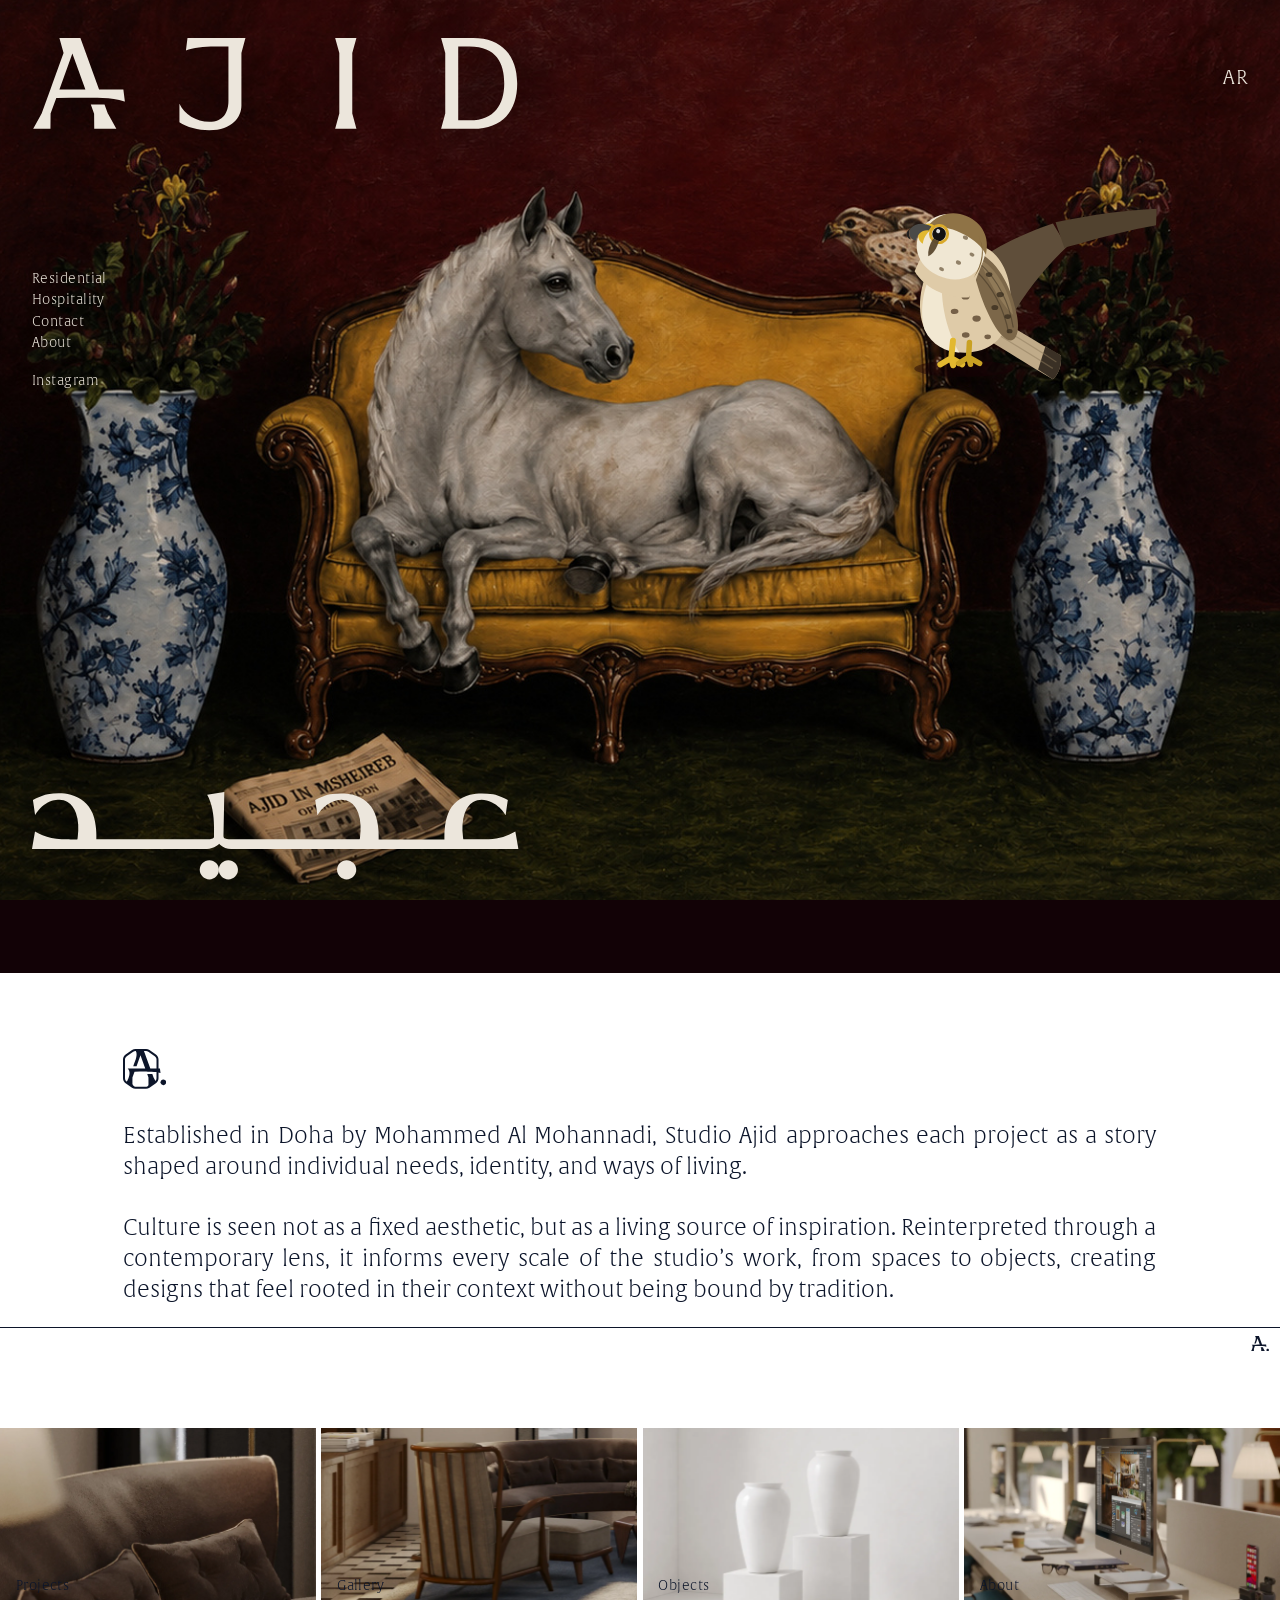
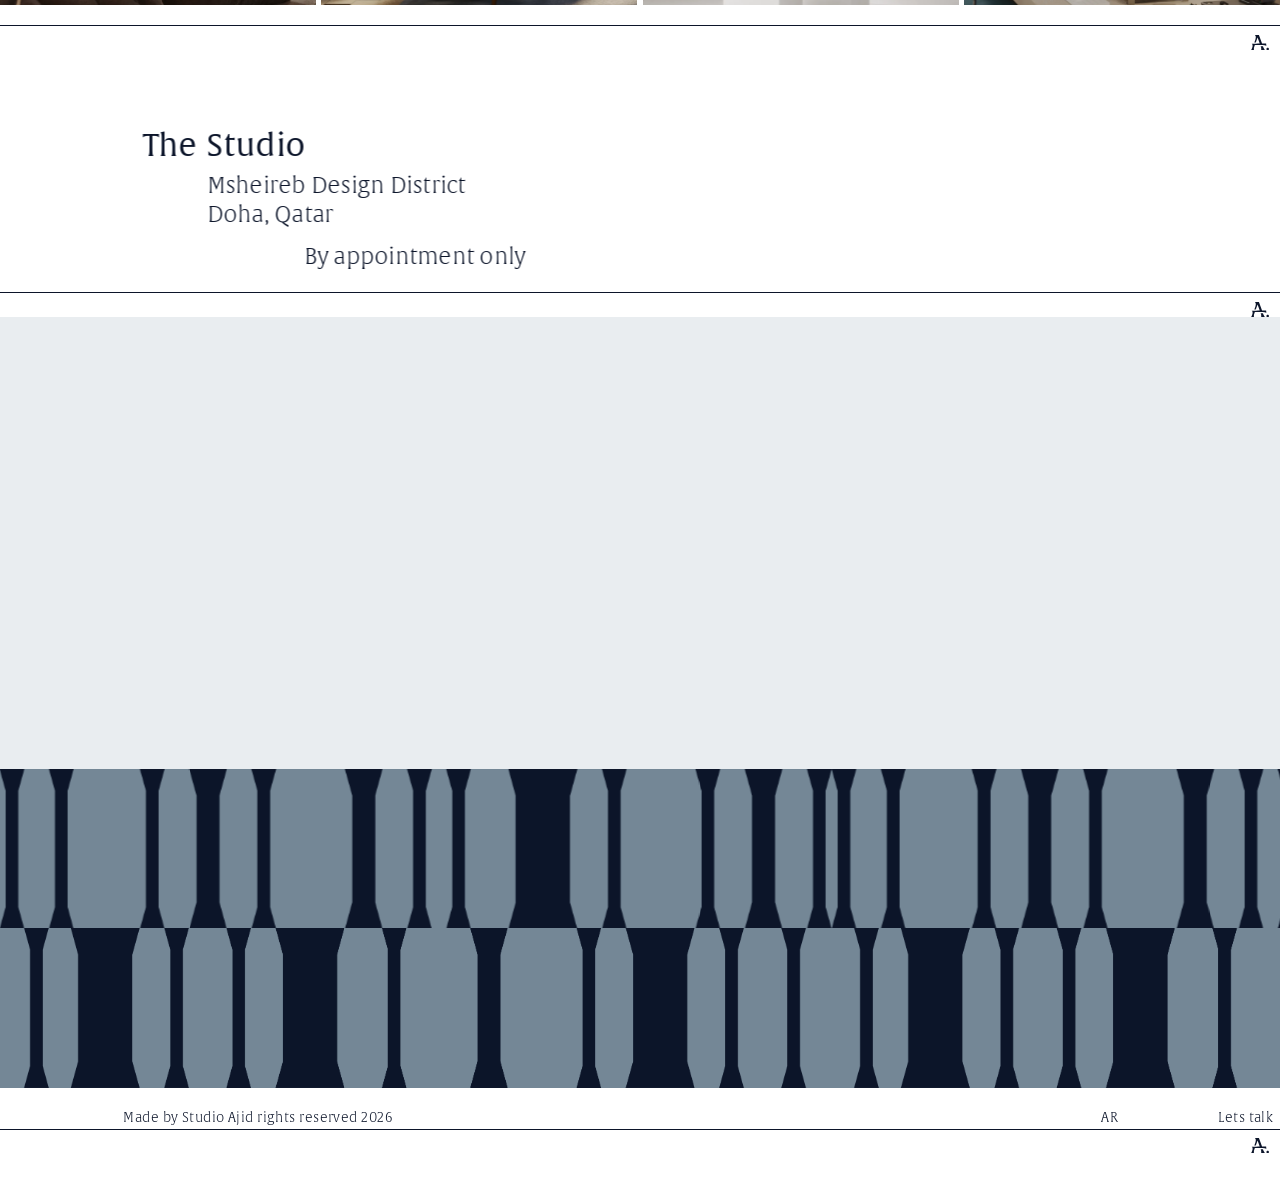
==== commit 0f3aeeb2: "Fit the site to phones, tablets and Safari - About copy reflows to fill the measure, and studio-line" ====
--- a/index.html
+++ b/index.html
@@ -495,6 +495,7 @@
 
 <script src="js/reel.js"></script>
 <script src="js/pattern.js"></script>
+<script src="js/studio-lines.js"></script>
 <script src="js/lang.js"></script>
 <script src="js/falcon.js"></script>
 <script src="js/falcon-media.js"></script>
--- a/css/style.css
+++ b/css/style.css
@@ -687,16 +687,27 @@
      The spans stay in the markup - they carry the Arabic through lang.js - and
    the entrance moves onto the paragraphs, so the cascade is badge, first
    paragraph, second paragraph on the same tenth-of-a-second beat. */
-.studio__line{display:inline}
-.studio__mark,.studio__copy p{
+/* One block per REAL line - studio-lines.js measures where the browser breaks
+   the copy and wraps each of those lines in its own span, numbered in --i. So
+   the lines fill the measure (the browser chose the breaks) and still enter one
+   at a time (they are elements), which hard-coded spans could only do one of.
+   The badge leads, then each line a tenth of a second behind the one above it,
+   the same beat and easing as the hero navigation and the Studio address. */
+.studio__line{display:block;
+  /* Flush both edges. Each line is its own block, so it is also its own last
+     line, and plain justify never stretches a last line - text-align-last is
+     what pulls the right edge out to the inset. The closing line of each
+     paragraph is exempt: it is meant to be short. */
+  text-align-last:justify}
+.studio__line--last{text-align-last:auto}
+.studio__mark,.studio__line{
   transform:translate3d(calc(-100% - var(--gutter)),0,0);
   transition:transform 1s var(--in-ease);
   will-change:transform}
 .studio__mark{transition-delay:0s}
-.studio__copy p:nth-of-type(1){transition-delay:.1s}
-.studio__copy p:nth-of-type(2){transition-delay:.2s}
+.studio__line{transition-delay:calc((var(--i,0) + 1) * .1s)}
 .studio.is-inview .studio__mark,
-.studio.is-inview .studio__copy p{transform:translate3d(0,0,0)}
+.studio.is-inview .studio__line{transform:translate3d(0,0,0)}
 
 @media (max-width:860px){
   /* the frame is no longer 16:9, so hold the type at a readable size rather
@@ -711,6 +722,13 @@
        ragged edge reads better than an even one. start, not left, so Arabic
        still sets from the right. */
     text-align:start}
+  /* text-align-last is what actually sets each line now that every line is its
+     own block, so switching text-align alone left them still stretched. */
+  .studio__line{text-align-last:auto;
+    /* Half the beat. The copy breaks into about sixteen lines on a phone
+       against five on a desktop, and at a tenth each the last line arrived
+       1.6s after the first - the reader is left waiting on the paragraph. */
+    transition-delay:calc((var(--i,0) + 1) * .05s)}
   .studio__copy p:first-child{text-indent:0}
 
   /* THE REEL. A quarter of the frame is a quarter of 1920 on a desktop and a
@@ -739,6 +757,18 @@
 @media (max-width:560px){
   /* one card and a clear slice of the next */
   .reel__card{width:72%}
+
+  /* THE ARTWORK, 100px to the left - phones only.
+     The painting is 16:9 and a phone held upright is nothing like it, so cover
+     crops the sides hard and the falcon, which perches at the right, was mostly
+     outside the frame. Sliding the crop window right by 100px brings him back
+     without changing the composition on any wider screen.
+       Done on object-position rather than by transforming the stage: the layers
+     cover the frame exactly, so translating them would drag bare background in
+     at the right edge. The variable is read by every layer at once - plate,
+     both videos and the exit canvas - so the whole artwork and all of its
+     animation move together and stay registered to each other. */
+  :root{--art-pos:calc(50% - 100px) 70%}
 }
 
 /* debug readout - add ?debug to the URL to show it */
@@ -750,7 +780,7 @@
 
 /* ?ready, and print: the finished hero with no entrance to sit through */
 .settled .mark-slide,.settled .hero-nav__i a,.settled .hero-lang a,
-.settled .studio__mark,.settled .studio__copy p,
+.settled .studio__mark,.settled .studio__line,
 .settled .info__title,.settled .info__line{
   transition:none!important;transform:translateX(0)!important}
 .settled .endmark .endmark__line{transition:none!important;transform:scaleX(1)!important}
@@ -758,7 +788,7 @@
 
 @media print{
   .mark-slide,.mark-out,.w-out,.hero-nav__i a,.hero-lang a,
-  .studio__mark,.studio__copy p,.info__title,.info__line{
+  .studio__mark,.studio__line,.info__title,.info__line{
     transition:none!important;transform:none!important}
   .endmark .endmark__line{transition:none!important;transform:scaleX(1)!important}
   .endmark .endmark__logo{transition:none!important;opacity:1!important;visibility:visible!important;transform:none!important}
@@ -766,7 +796,7 @@
 
 @media (prefers-reduced-motion:reduce){
   .mark-slide,.hero-nav__i a,.hero-lang a,
-  .studio__mark,.studio__copy p,.info__title,.info__line{transform:none!important}
+  .studio__mark,.studio__line,.info__title,.info__line{transform:none!important}
   .endmark .endmark__line{transition:none;transform:scaleX(1)}
   .endmark .endmark__logo{transition:none;opacity:1;visibility:visible;transform:none}
 }
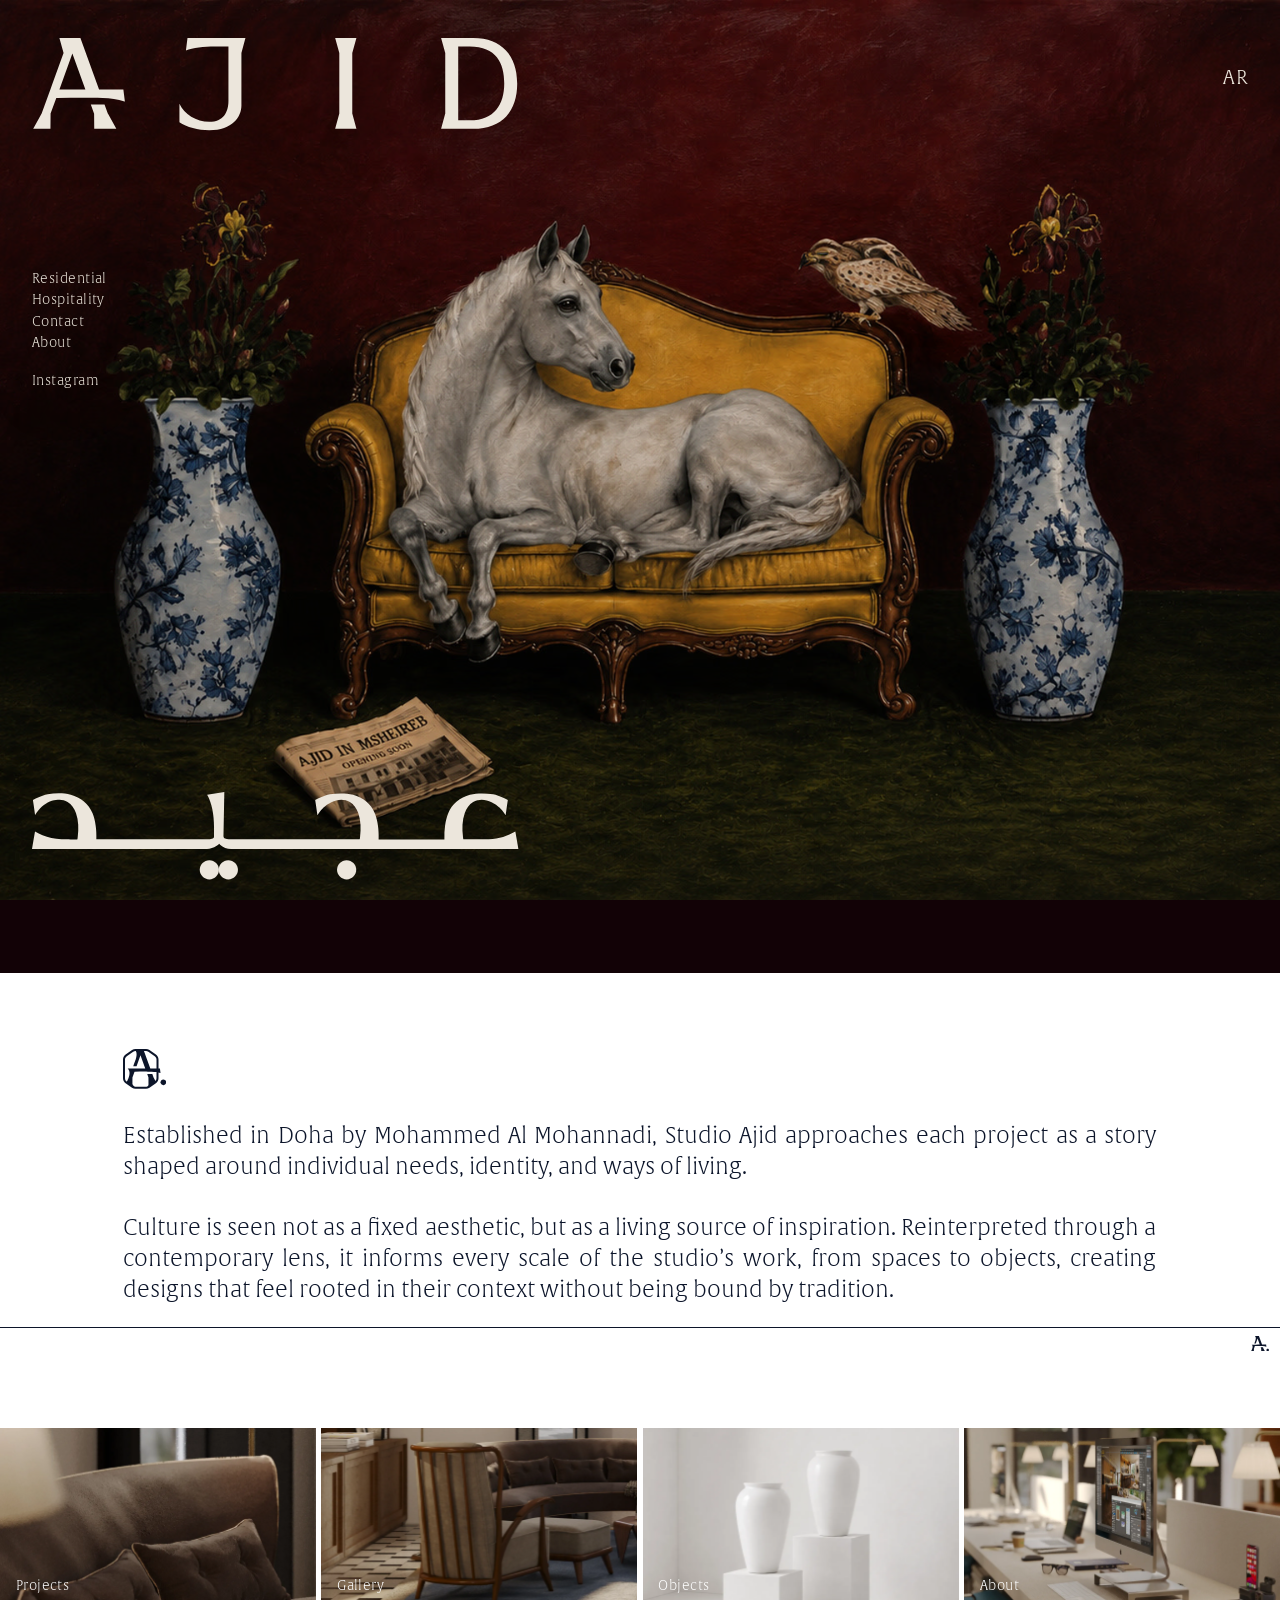
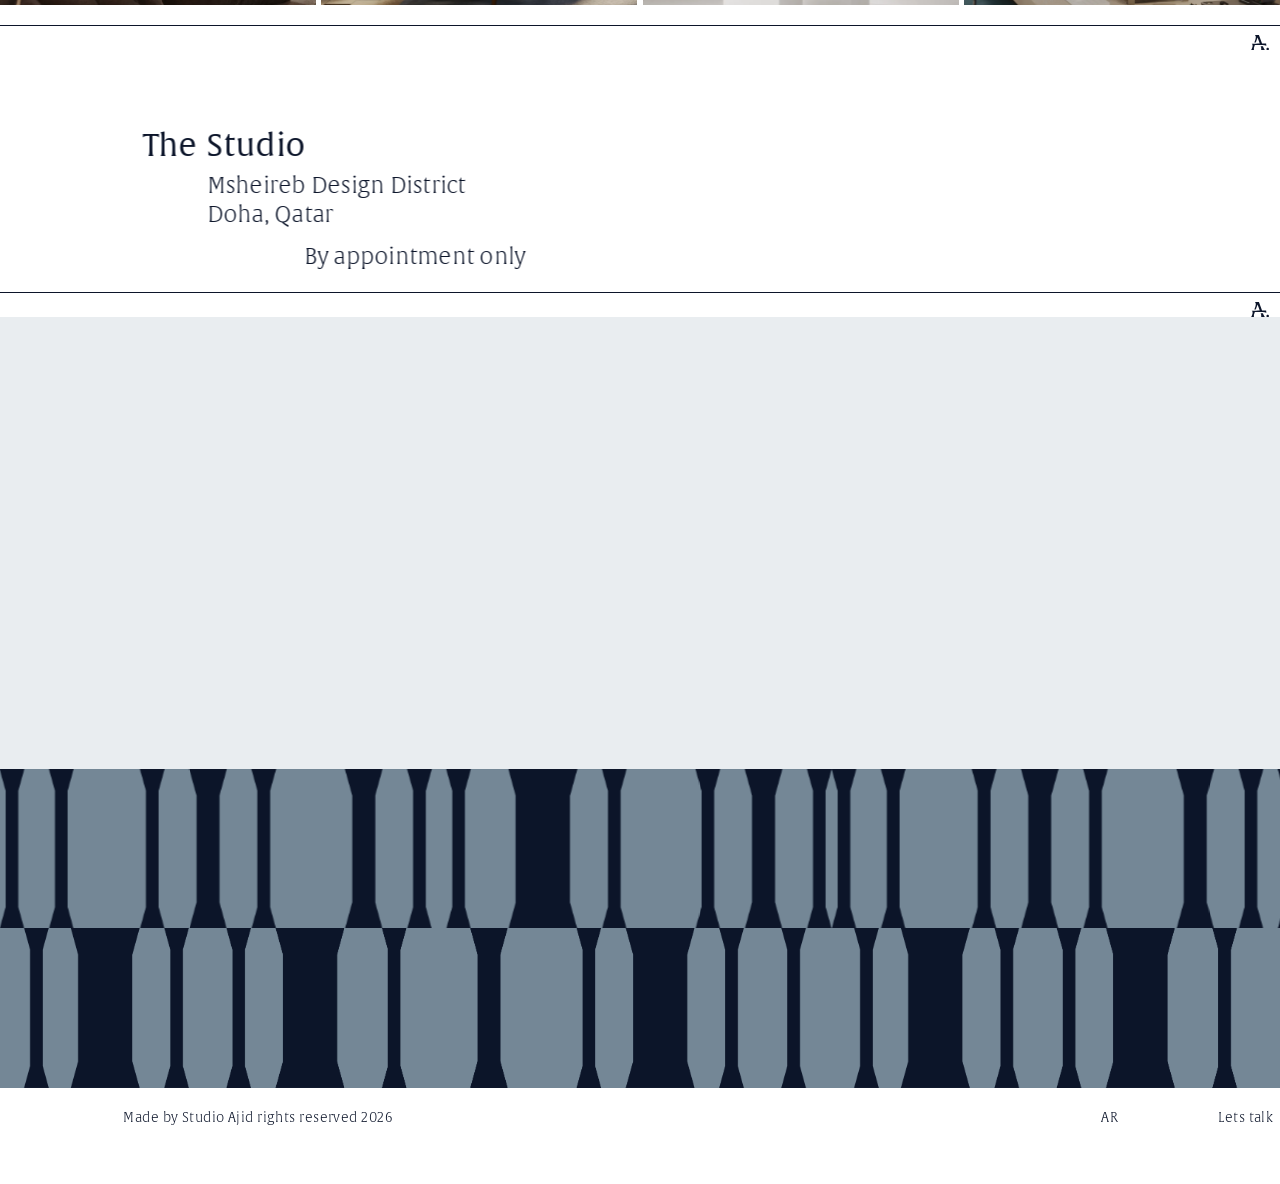
==== commit 1901edaa: "Crossfade the idle loop; version asset URLs The idle clip does not close the way it opens: measured " ====
--- a/index.html
+++ b/index.html
@@ -18,7 +18,7 @@
 <link rel="apple-touch-icon" href="assets/brand/favicon.svg">
 
 <link rel="preload" as="image" href="assets/plate.jpg" fetchpriority="high">
-<link rel="stylesheet" href="css/style.css">
+<link rel="stylesheet" href="css/style.css?v=ff76db9">
 </head>
 <body>
 
@@ -493,12 +493,12 @@
 
 <div class="hud"><b id="hud-state">—</b> · press R to replay</div>
 
-<script src="js/reel.js"></script>
-<script src="js/pattern.js"></script>
-<script src="js/studio-lines.js"></script>
-<script src="js/lang.js"></script>
-<script src="js/falcon.js"></script>
-<script src="js/falcon-media.js"></script>
-<script src="js/main.js"></script>
+<script src="js/reel.js?v=ff76db9"></script>
+<script src="js/pattern.js?v=ff76db9"></script>
+<script src="js/studio-lines.js?v=ff76db9"></script>
+<script src="js/lang.js?v=ff76db9"></script>
+<script src="js/falcon.js?v=ff76db9"></script>
+<script src="js/falcon-media.js?v=ff76db9"></script>
+<script src="js/main.js?v=ff76db9"></script>
 </body>
 </html>
--- a/css/style.css
+++ b/css/style.css
@@ -600,9 +600,11 @@
 .reel__img img{position:absolute;inset:0;width:100%;height:100%;
   object-fit:cover;display:block;
   -webkit-user-drag:none;pointer-events:none}
+/* White, not the page ink. The cards carry photographs now, and the navy the
+   labels inherited from the page was near-invisible on three of the four. */
 .reel__label{position:absolute;inset-inline-start:5%;bottom:5%;
   font-weight:300;letter-spacing:.03em;
-  font-size:clamp(13px,1.15vw,22px);color:var(--ink-page)}
+  font-size:clamp(13px,1.15vw,22px);color:#fff}
 
 @media (prefers-reduced-motion:reduce){
   .reel__in{-webkit-clip-path:none;clip-path:none}
@@ -750,8 +752,15 @@
      under the 44px a fingertip needs; the padding is invisible but makes each
      link reachable. Only on touch-sized screens - the desktop composition is
      unchanged. */
+  /* The list is set from a vw clamp whose floor is 13px, and a phone sits on
+     that floor - 13px of light 300-weight type over a dark painting, which is
+     what made it read as tiny. Given how much room the hero has on a phone,
+     these can be nearly half again as big. --nav-size does the same for the
+     AR/EN switch, which shares the scale. */
+  .hero-nav{font-size:19px;
+    margin-top:calc(60px + clamp(20px,3vw,52px))}
+  :root{--nav-size:19px}
   .hero-nav__i a{padding-block:.75em}
-  .hero-nav{margin-top:calc(60px + clamp(20px,3vw,52px))}
 }
 
 @media (max-width:560px){
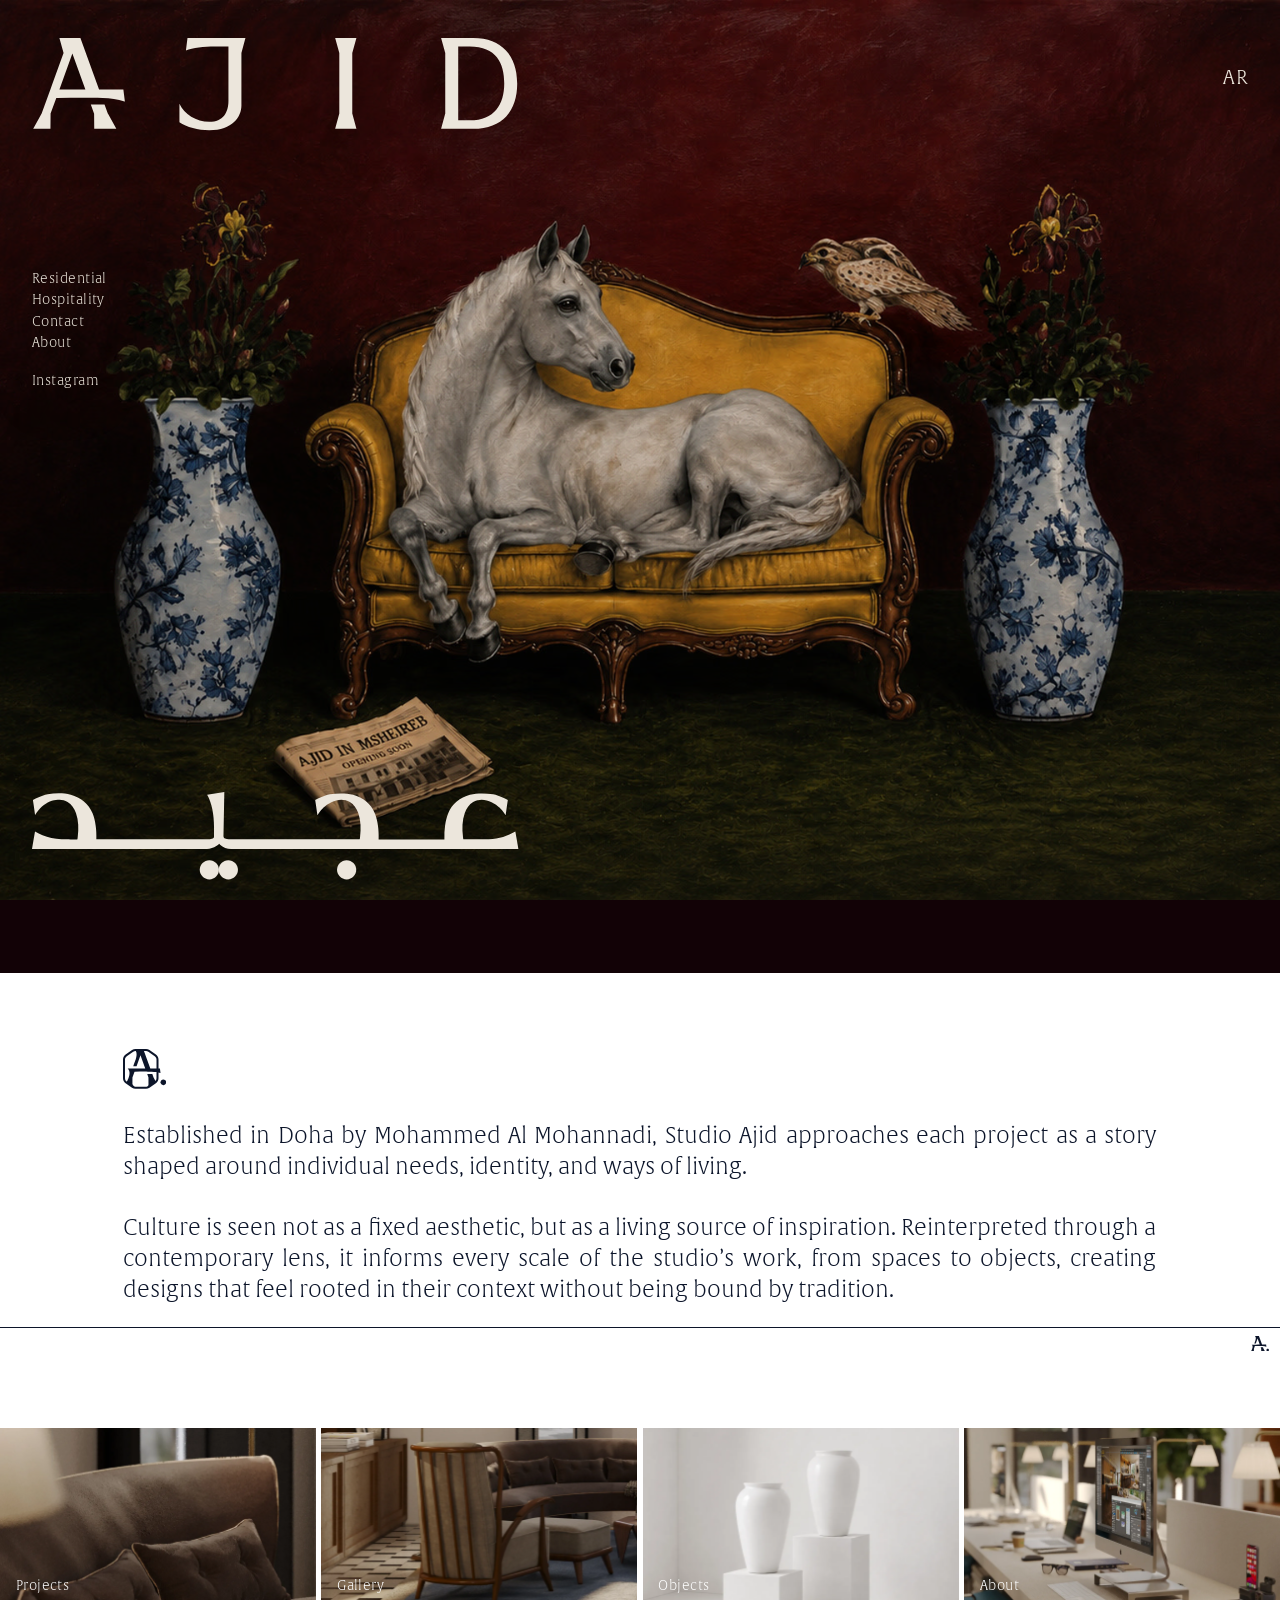
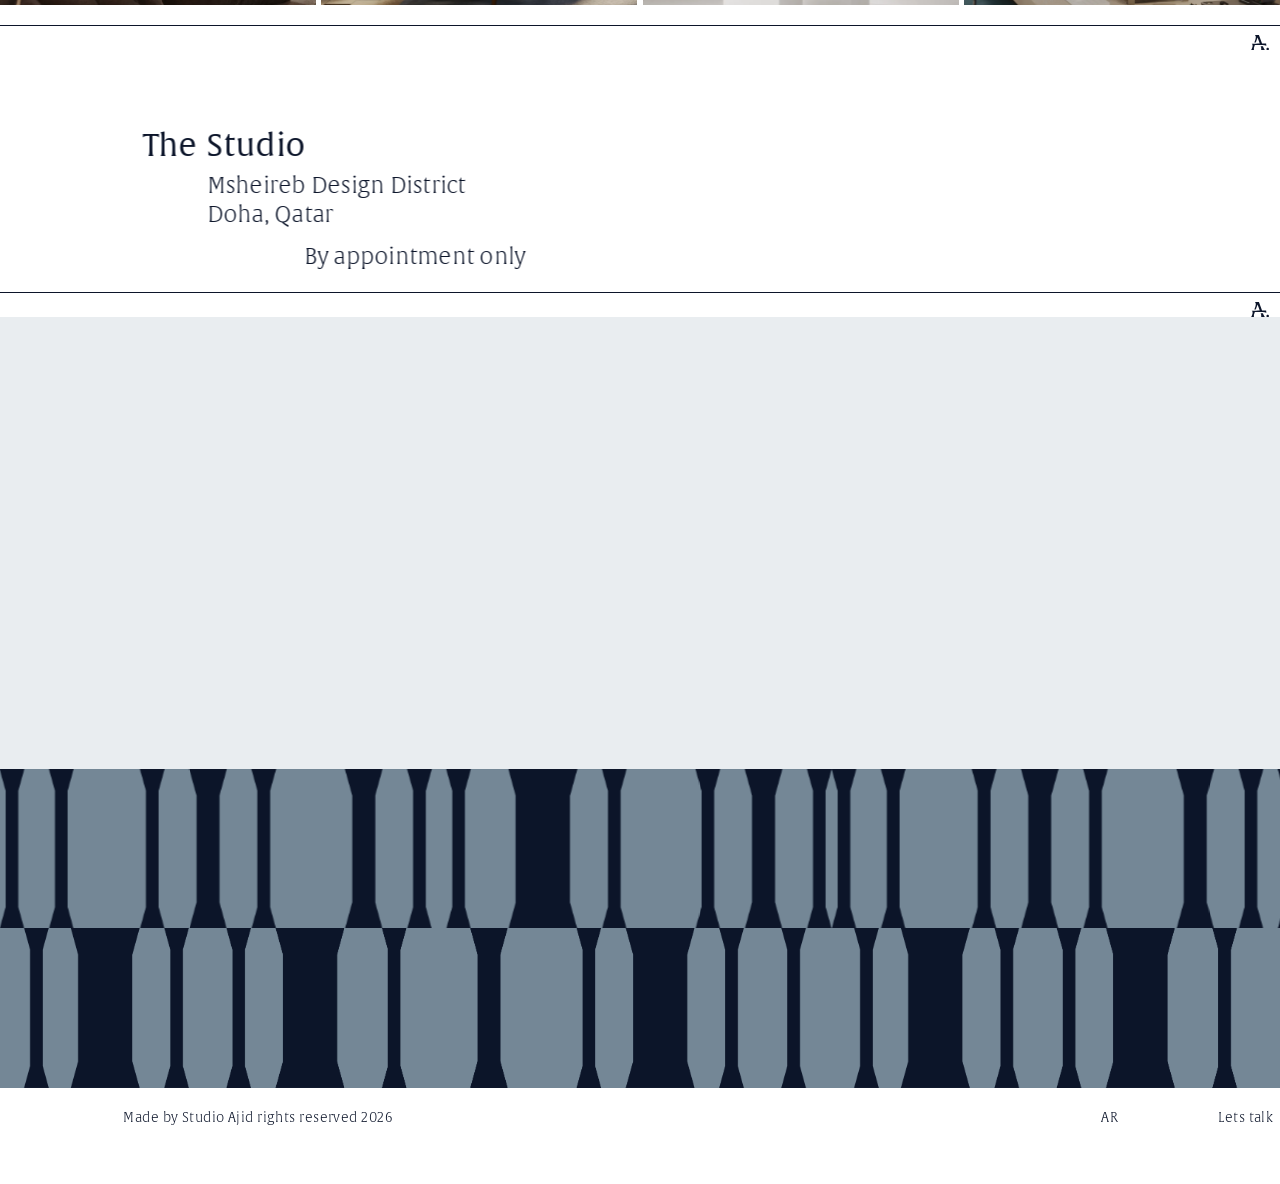
==== commit 7edaa9e2: "The opening falcon was painted by CSS, not by the rig .page1 carried background:url(plate.jpg) as it" ====
--- a/index.html
+++ b/index.html
@@ -17,8 +17,10 @@
 <meta name="twitter:card" content="summary_large_image">
 <link rel="apple-touch-icon" href="assets/brand/favicon.svg">
 
-<link rel="preload" as="image" href="assets/plate.jpg" fetchpriority="high">
-<link rel="stylesheet" href="css/style.css?v=ff76db9">
+<!-- The empty room, not the finished plate: this is what paints first, and
+     plate.jpg would put a falcon on screen before the entrance runs. -->
+<link rel="preload" as="image" href="assets/hero-first.webp" fetchpriority="high">
+<link rel="stylesheet" href="css/style.css?v=1901eda">
 </head>
 <body>
 
@@ -493,12 +495,12 @@
 
 <div class="hud"><b id="hud-state">—</b> · press R to replay</div>
 
-<script src="js/reel.js?v=ff76db9"></script>
-<script src="js/pattern.js?v=ff76db9"></script>
-<script src="js/studio-lines.js?v=ff76db9"></script>
-<script src="js/lang.js?v=ff76db9"></script>
-<script src="js/falcon.js?v=ff76db9"></script>
-<script src="js/falcon-media.js?v=ff76db9"></script>
-<script src="js/main.js?v=ff76db9"></script>
+<script src="js/reel.js?v=1901eda"></script>
+<script src="js/pattern.js?v=1901eda"></script>
+<script src="js/studio-lines.js?v=1901eda"></script>
+<script src="js/lang.js?v=1901eda"></script>
+<script src="js/falcon.js?v=1901eda"></script>
+<script src="js/falcon-media.js?v=1901eda"></script>
+<script src="js/main.js?v=1901eda"></script>
 </body>
 </html>
--- a/css/style.css
+++ b/css/style.css
@@ -35,9 +35,17 @@
 
 /* page 1 must not clip the falcon when it flies out */
 .page1{z-index:2;overflow:visible;
-  /* First-paint fallback: the media path is selected asynchronously. Keep the
-     finished plate visible underneath it so page two cannot flash through. */
-  background:#120206 url("../assets/plate.jpg") center 70% / cover no-repeat}
+  /* First-paint fallback, and it must NOT be the finished plate.
+     The media path is chosen asynchronously, so something has to hold the frame
+     until the stage exists - but plate.jpg is the painting with the falcon in
+     it, and this background is behind everything. It therefore showed a falcon
+     perched on the sofa from the very first paint until the stage's own image
+     had downloaded and covered it: one frame on a desktop, seconds of it on a
+     phone, and then the entrance clip flew a second bird in over the top.
+     The room with no falcon instead - the same image the stage lies on, so the
+     handover is invisible - and it follows --art-pos so the crop does not jump
+     when the stage takes over on a phone. */
+  background:#120206 url("../assets/hero-first.webp") var(--art-pos, center 70%) / cover no-repeat}
 /* Hidden until the probe picks the vector path. It used to render on load and
    only get hidden once the async asset check resolved, which flashed the
    placeholder painting behind the real one for a frame or two. */
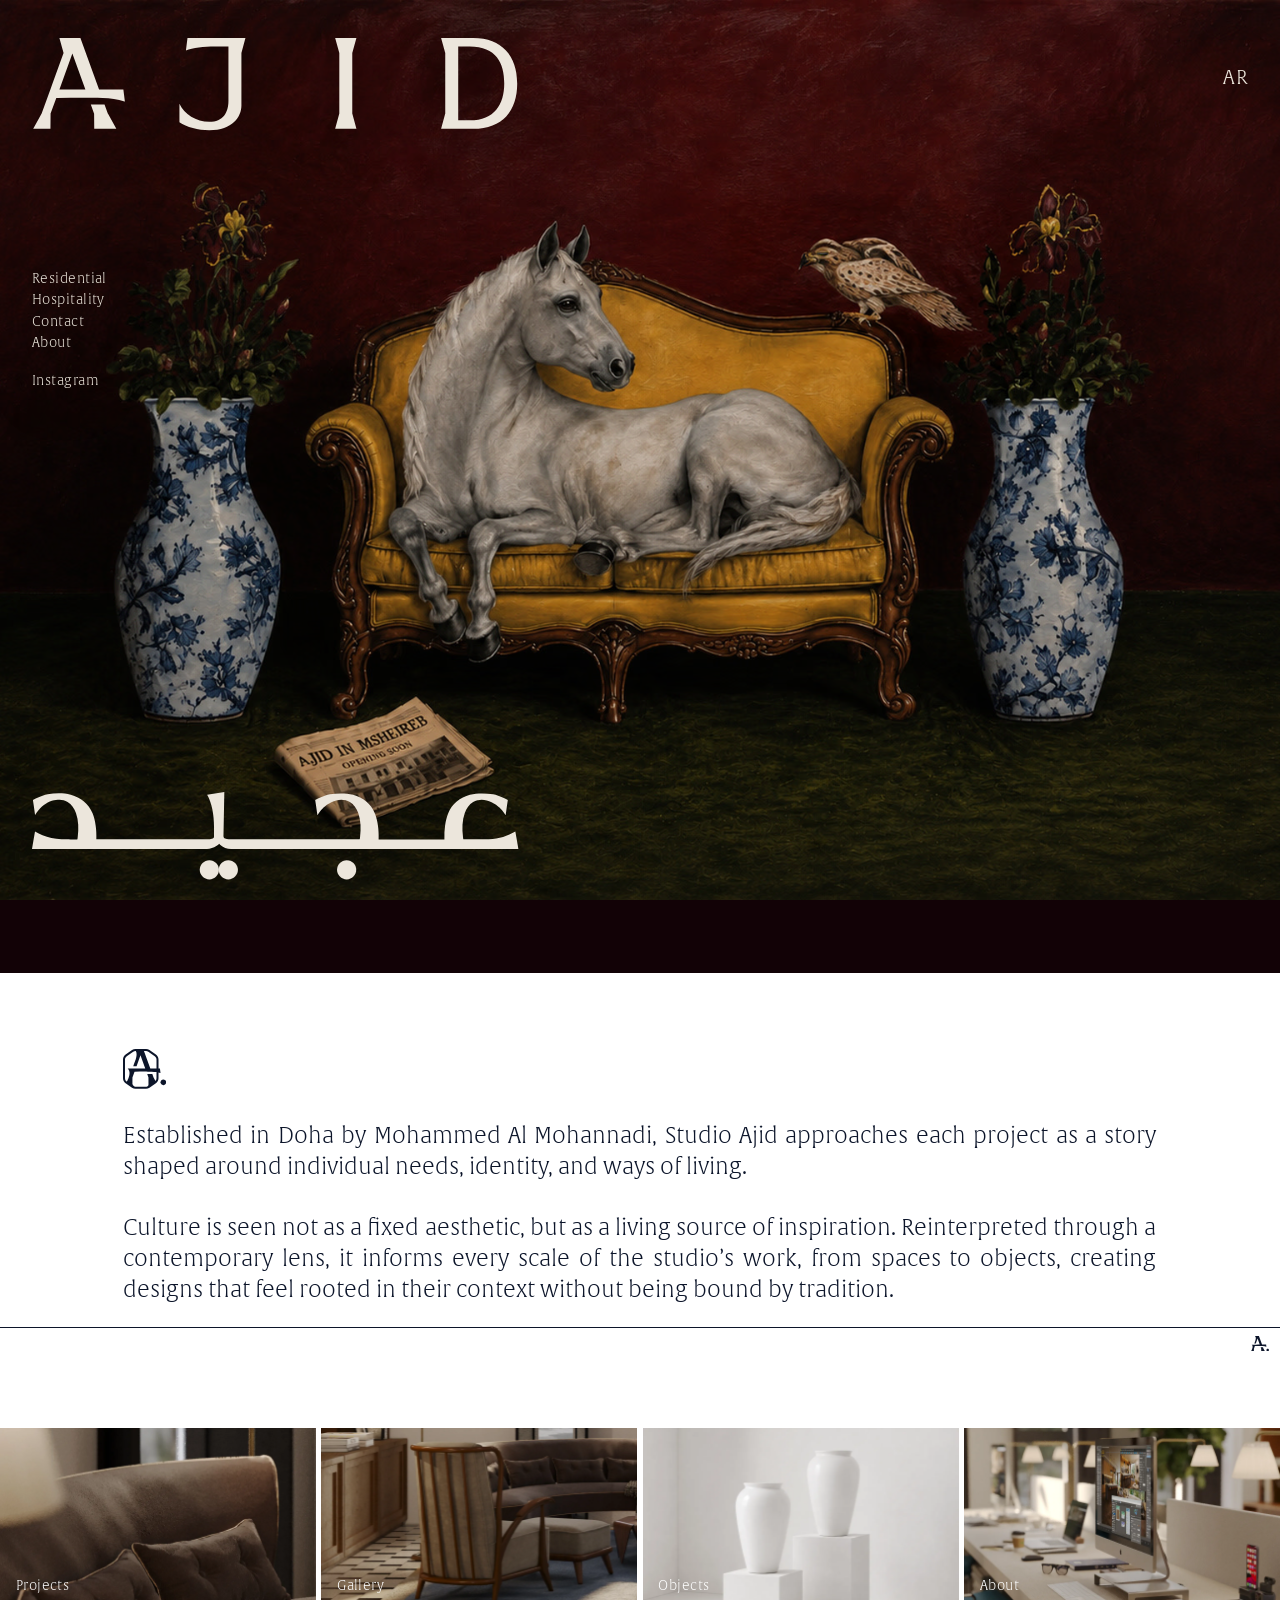
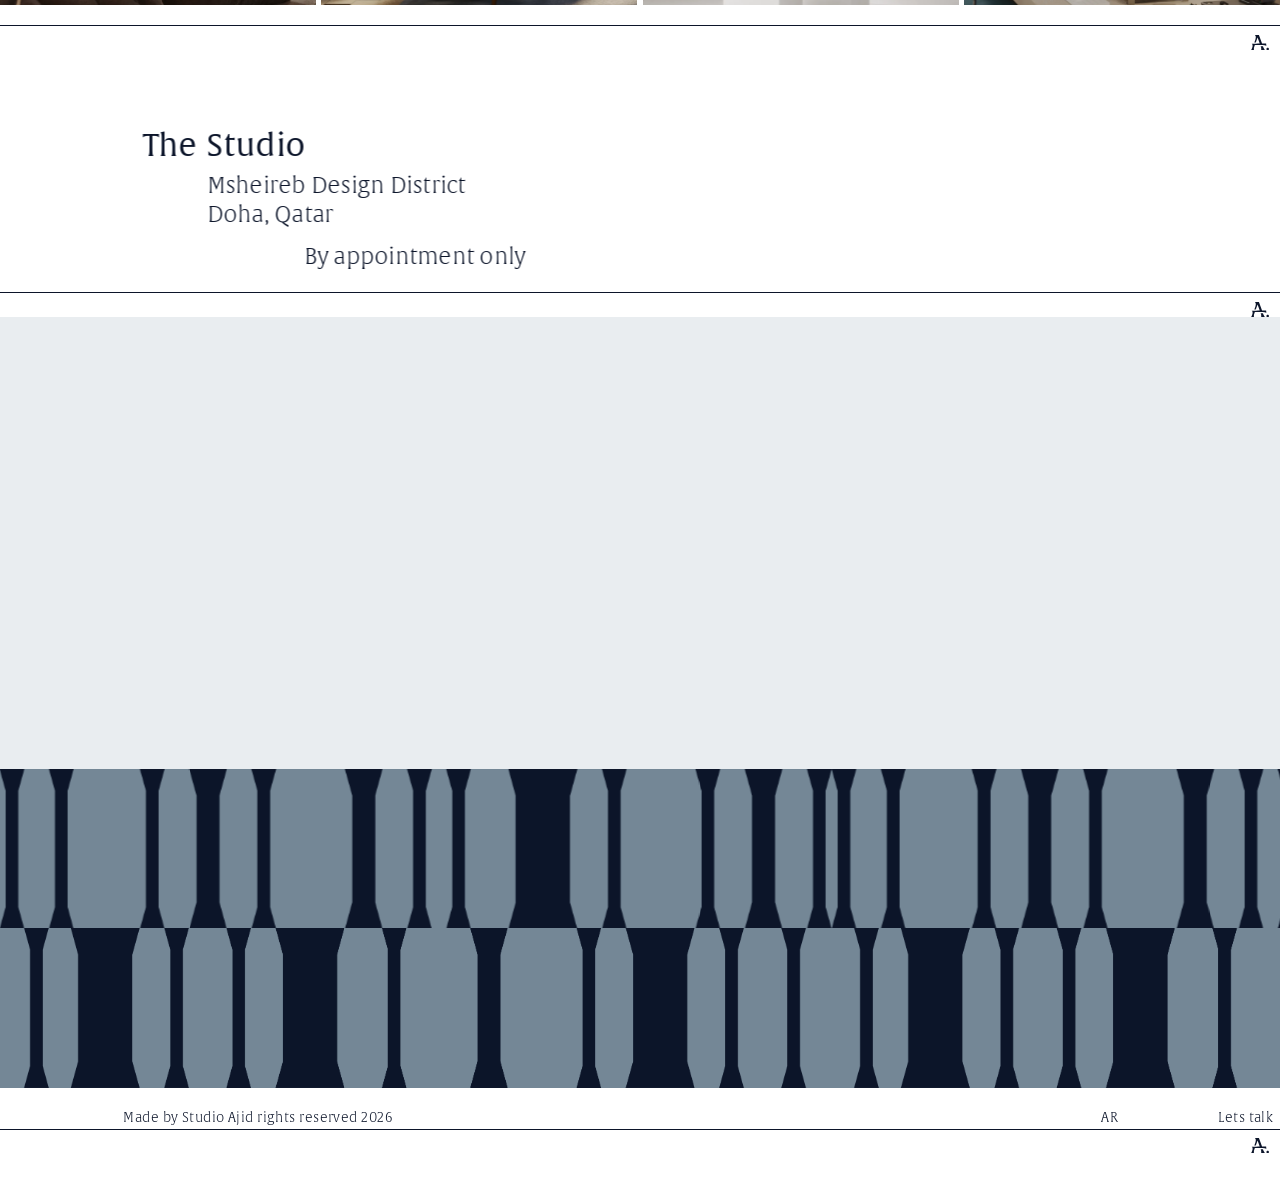
==== commit f83c8d37: "Ease the landing dissolve; the clips themselves do not join Measured over the falcon area, the entra" ====
--- a/index.html
+++ b/index.html
@@ -20,7 +20,7 @@
 <!-- The empty room, not the finished plate: this is what paints first, and
      plate.jpg would put a falcon on screen before the entrance runs. -->
 <link rel="preload" as="image" href="assets/hero-first.webp" fetchpriority="high">
-<link rel="stylesheet" href="css/style.css?v=1901eda">
+<link rel="stylesheet" href="css/style.css?v=7edaa9e">
 </head>
 <body>
 
@@ -495,12 +495,12 @@
 
 <div class="hud"><b id="hud-state">—</b> · press R to replay</div>
 
-<script src="js/reel.js?v=1901eda"></script>
-<script src="js/pattern.js?v=1901eda"></script>
-<script src="js/studio-lines.js?v=1901eda"></script>
-<script src="js/lang.js?v=1901eda"></script>
-<script src="js/falcon.js?v=1901eda"></script>
-<script src="js/falcon-media.js?v=1901eda"></script>
-<script src="js/main.js?v=1901eda"></script>
+<script src="js/reel.js?v=7edaa9e"></script>
+<script src="js/pattern.js?v=7edaa9e"></script>
+<script src="js/studio-lines.js?v=7edaa9e"></script>
+<script src="js/lang.js?v=7edaa9e"></script>
+<script src="js/falcon.js?v=7edaa9e"></script>
+<script src="js/falcon-media.js?v=7edaa9e"></script>
+<script src="js/main.js?v=7edaa9e"></script>
 </body>
 </html>
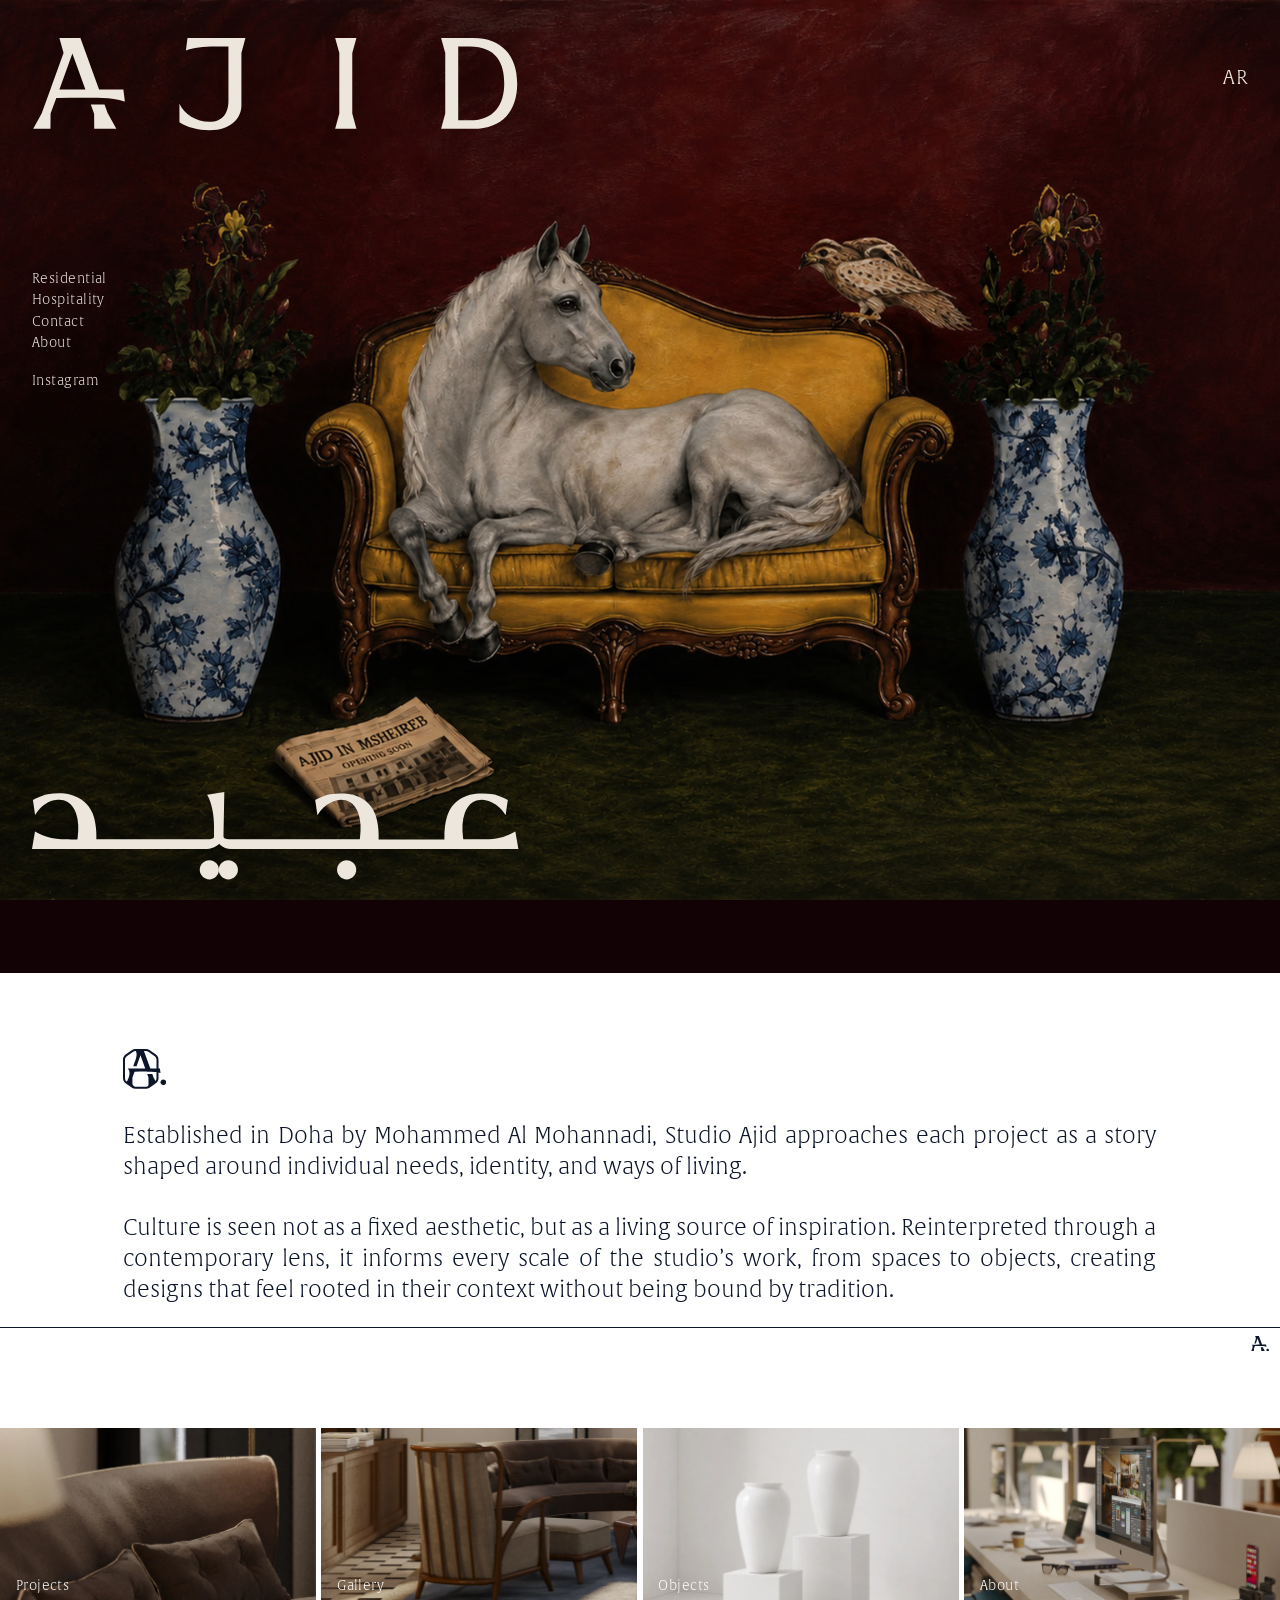
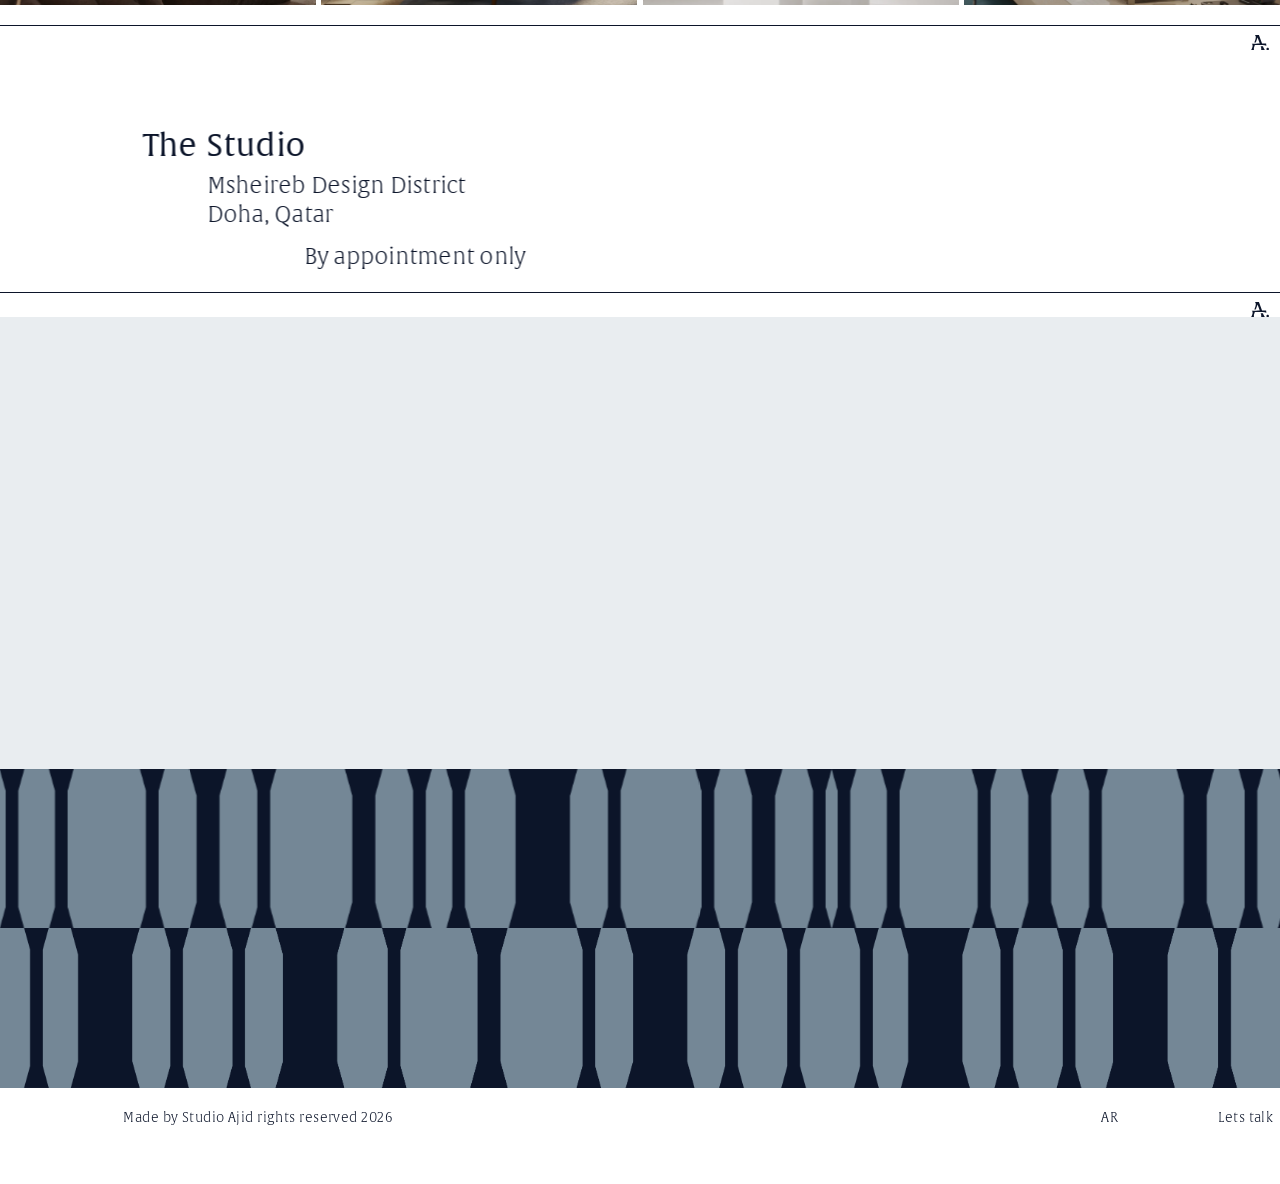
==== commit 95120c0a: "Revert today's animation timing to what worked yesterday Sadak reports the landing and the eight-sec" ====
--- a/index.html
+++ b/index.html
@@ -20,7 +20,7 @@
 <!-- The empty room, not the finished plate: this is what paints first, and
      plate.jpg would put a falcon on screen before the entrance runs. -->
 <link rel="preload" as="image" href="assets/hero-first.webp" fetchpriority="high">
-<link rel="stylesheet" href="css/style.css?v=7edaa9e">
+<link rel="stylesheet" href="css/style.css?v=f83c8d3">
 </head>
 <body>
 
@@ -495,12 +495,12 @@
 
 <div class="hud"><b id="hud-state">—</b> · press R to replay</div>
 
-<script src="js/reel.js?v=7edaa9e"></script>
-<script src="js/pattern.js?v=7edaa9e"></script>
-<script src="js/studio-lines.js?v=7edaa9e"></script>
-<script src="js/lang.js?v=7edaa9e"></script>
-<script src="js/falcon.js?v=7edaa9e"></script>
-<script src="js/falcon-media.js?v=7edaa9e"></script>
-<script src="js/main.js?v=7edaa9e"></script>
+<script src="js/reel.js?v=f83c8d3"></script>
+<script src="js/pattern.js?v=f83c8d3"></script>
+<script src="js/studio-lines.js?v=f83c8d3"></script>
+<script src="js/lang.js?v=f83c8d3"></script>
+<script src="js/falcon.js?v=f83c8d3"></script>
+<script src="js/falcon-media.js?v=f83c8d3"></script>
+<script src="js/main.js?v=f83c8d3"></script>
 </body>
 </html>
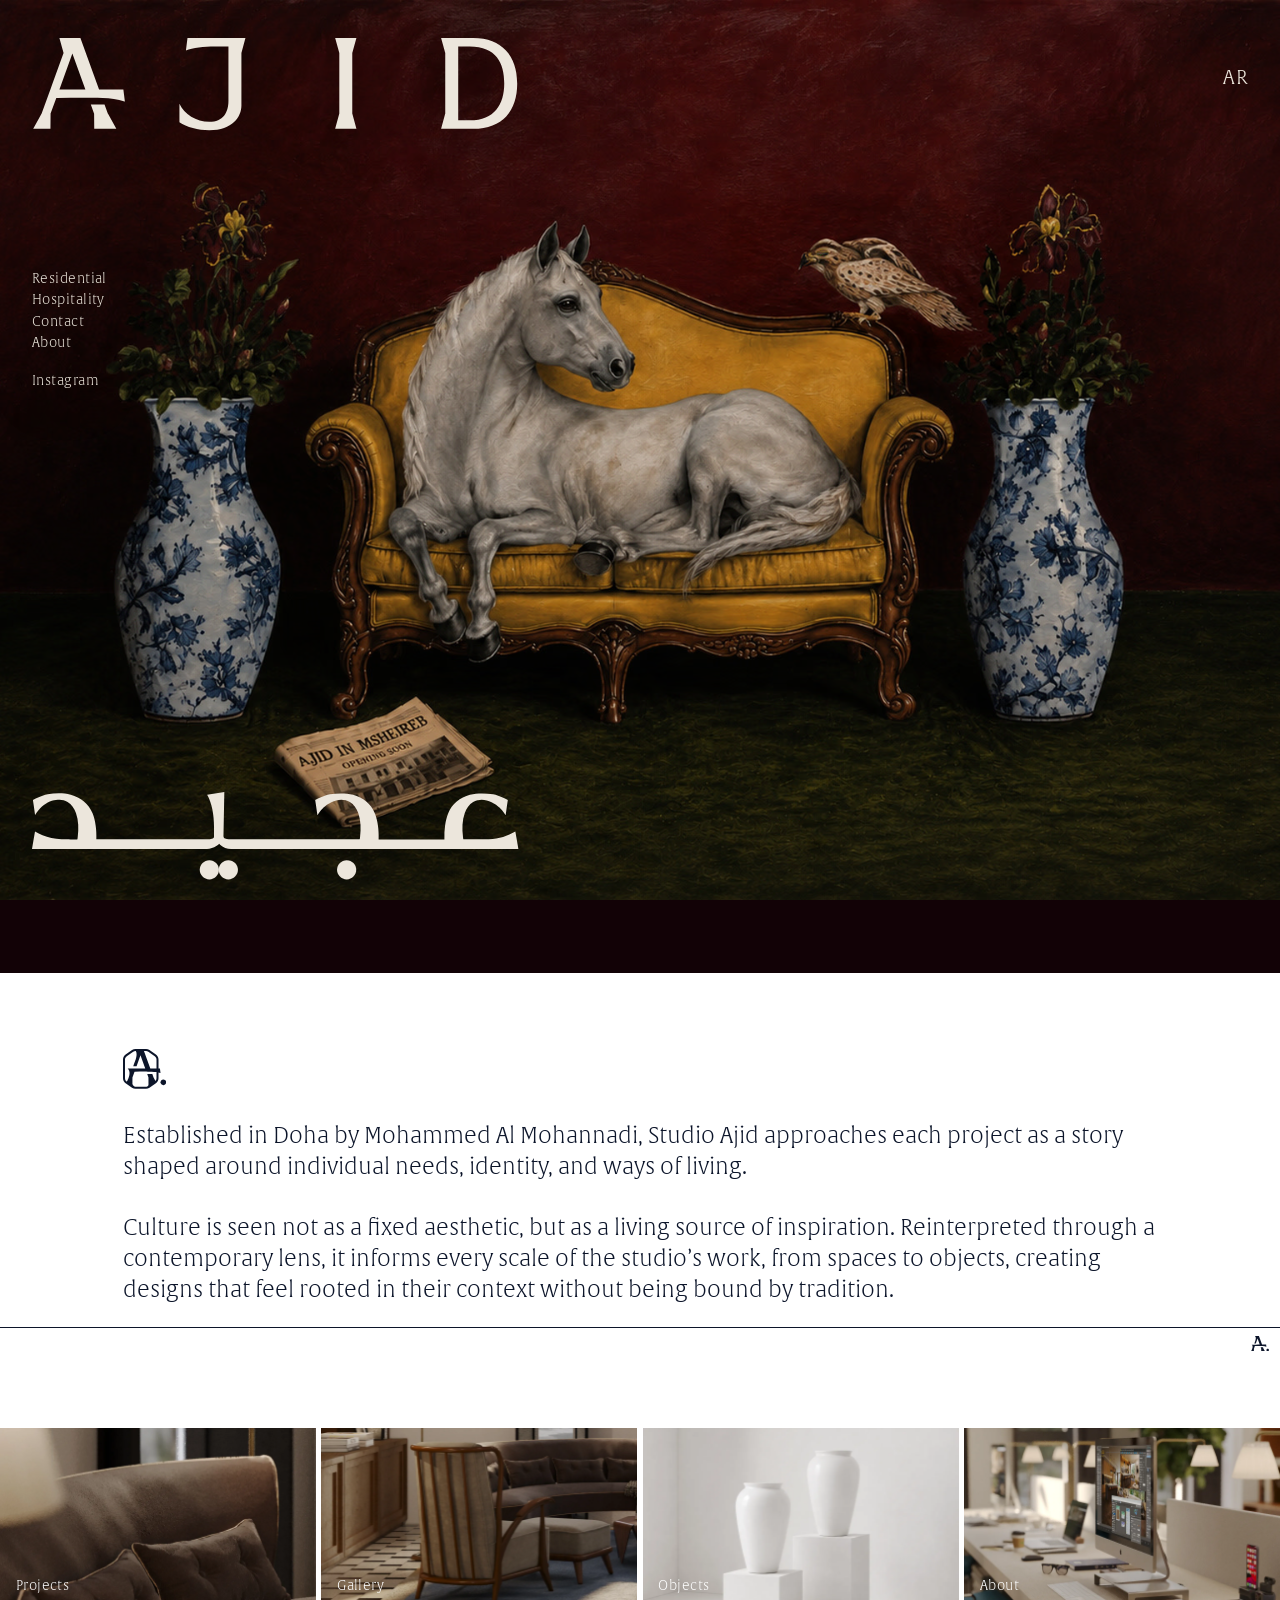
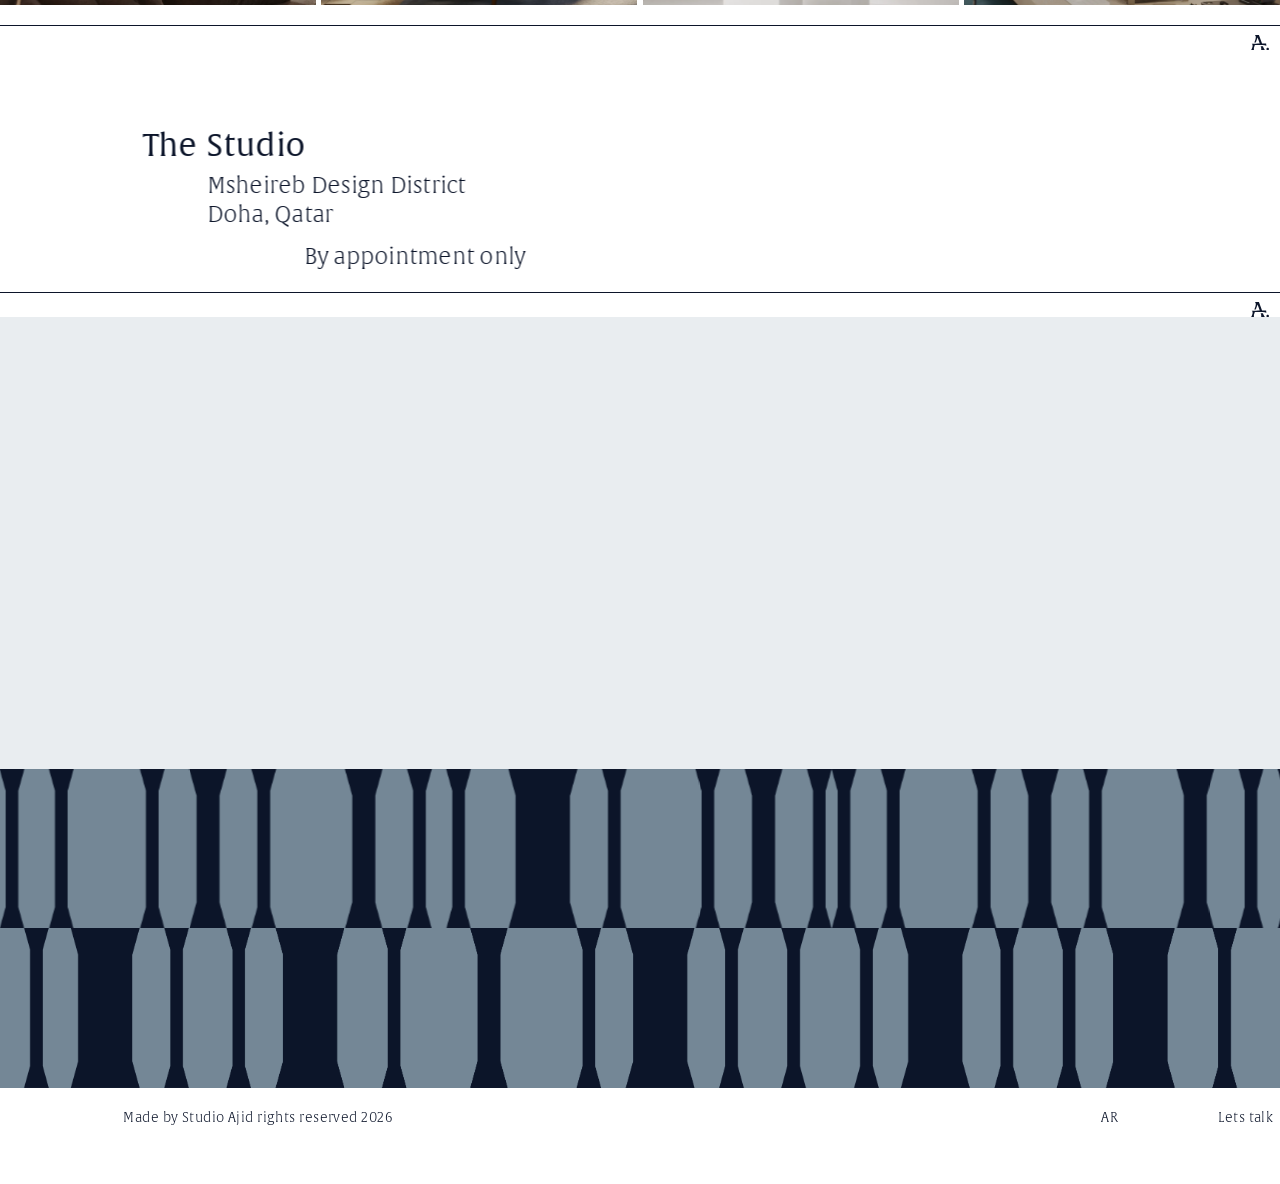
==== commit 2aa00463: "Fix About text spacing across viewports" ====
--- a/index.html
+++ b/index.html
@@ -20,7 +20,7 @@
 <!-- The empty room, not the finished plate: this is what paints first, and
      plate.jpg would put a falcon on screen before the entrance runs. -->
 <link rel="preload" as="image" href="assets/hero-first.webp" fetchpriority="high">
-<link rel="stylesheet" href="css/style.css?v=f83c8d3">
+<link rel="stylesheet" href="css/style.css?v=spacing-20260829">
 </head>
 <body>
 
--- a/css/style.css
+++ b/css/style.css
@@ -676,8 +676,11 @@
   font-size:25px;
   line-height:1.2308;                      /* 48 / 39 */
   font-weight:300;
-  text-align:justify;
-  -webkit-hyphens:auto;hyphens:auto;       /* the PSD breaks words; so does this */
+  /* Natural spacing at every width. Justification exaggerated the gaps on
+     wide screens because each animated line is a separate block. */
+  text-align:start;
+  word-spacing:normal;
+  -webkit-hyphens:none;hyphens:none;
   text-wrap:pretty}
 .studio__copy p + p{margin-top:1.2308em}   /* one line of leading between paras */
 .studio__copy p:first-child{text-indent:0}
@@ -686,29 +689,19 @@
    edge, one beat at a time, using the hero navigation's speed and easing.
    main.js adds .is-inview once and never removes it, so the reveal cannot
    reverse or replay while scrolling. */
-/* The copy sets as two flowing paragraphs, not five fixed lines. Each span was
-   display:block, which froze the breaks exactly where the layout was drawn: at
-   25px against a measure that keeps scaling with the window, that left the long
-   lines stopping 400-790px short of the right inset while the left stayed on
-   150. Set inline, the words run up to fill each line by themselves, and they
-   go on doing it at every width instead of at the one it was drawn at.
-   text-align:justify above then pulls both edges flush; only the closing line of
-   each paragraph is short, which is how a paragraph is meant to end.
-     The spans stay in the markup - they carry the Arabic through lang.js - and
-   the entrance moves onto the paragraphs, so the cascade is badge, first
-   paragraph, second paragraph on the same tenth-of-a-second beat. */
 /* One block per REAL line - studio-lines.js measures where the browser breaks
-   the copy and wraps each of those lines in its own span, numbered in --i. So
-   the lines fill the measure (the browser chose the breaks) and still enter one
-   at a time (they are elements), which hard-coded spans could only do one of.
+   the copy and wraps each of those lines in its own span, numbered in --i. The
+   browser therefore keeps choosing the responsive breaks while every line
+   remains an independent animation item. The words use natural spacing rather
+   than forced justification, which avoids spacing rivers at extreme widths.
    The badge leads, then each line a tenth of a second behind the one above it,
    the same beat and easing as the hero navigation and the Studio address. */
 .studio__line{display:block;
-  /* Flush both edges. Each line is its own block, so it is also its own last
-     line, and plain justify never stretches a last line - text-align-last is
-     what pulls the right edge out to the inset. The closing line of each
-     paragraph is exempt: it is meant to be short. */
-  text-align-last:justify}
+  /* Each measured line remains its own animation item, but its words keep the
+     font's natural spacing. `start` also follows the Arabic RTL direction. */
+  text-align:start;
+  text-align-last:auto;
+  word-spacing:normal}
 .studio__line--last{text-align-last:auto}
 .studio__mark,.studio__line{
   transform:translate3d(calc(-100% - var(--gutter)),0,0);
@@ -768,14 +761,17 @@
   .hero-nav{font-size:19px;
     margin-top:calc(60px + clamp(20px,3vw,52px))}
   :root{--nav-size:19px}
-  .hero-nav__i a{padding-block:.75em}
+  /* Keep the mobile list compact and readable. The former .75em padding on
+     every link created large blank rows between the five labels. */
+  .hero-nav__i a{padding-block:.08em}
+  .hero-nav__i--social{margin-top:.5em}
 }
 
 @media (max-width:560px){
   /* one card and a clear slice of the next */
   .reel__card{width:72%}
 
-  /* THE ARTWORK, 100px to the left - phones only.
+  /* THE ARTWORK, 100px to the right - phones only.
      The painting is 16:9 and a phone held upright is nothing like it, so cover
      crops the sides hard and the falcon, which perches at the right, was mostly
      outside the frame. Sliding the crop window right by 100px brings him back
@@ -785,7 +781,7 @@
      at the right edge. The variable is read by every layer at once - plate,
      both videos and the exit canvas - so the whole artwork and all of its
      animation move together and stay registered to each other. */
-  :root{--art-pos:calc(50% - 100px) 70%}
+  :root{--art-pos:calc(50% + 100px) 70%}
 }
 
 /* debug readout - add ?debug to the URL to show it */
